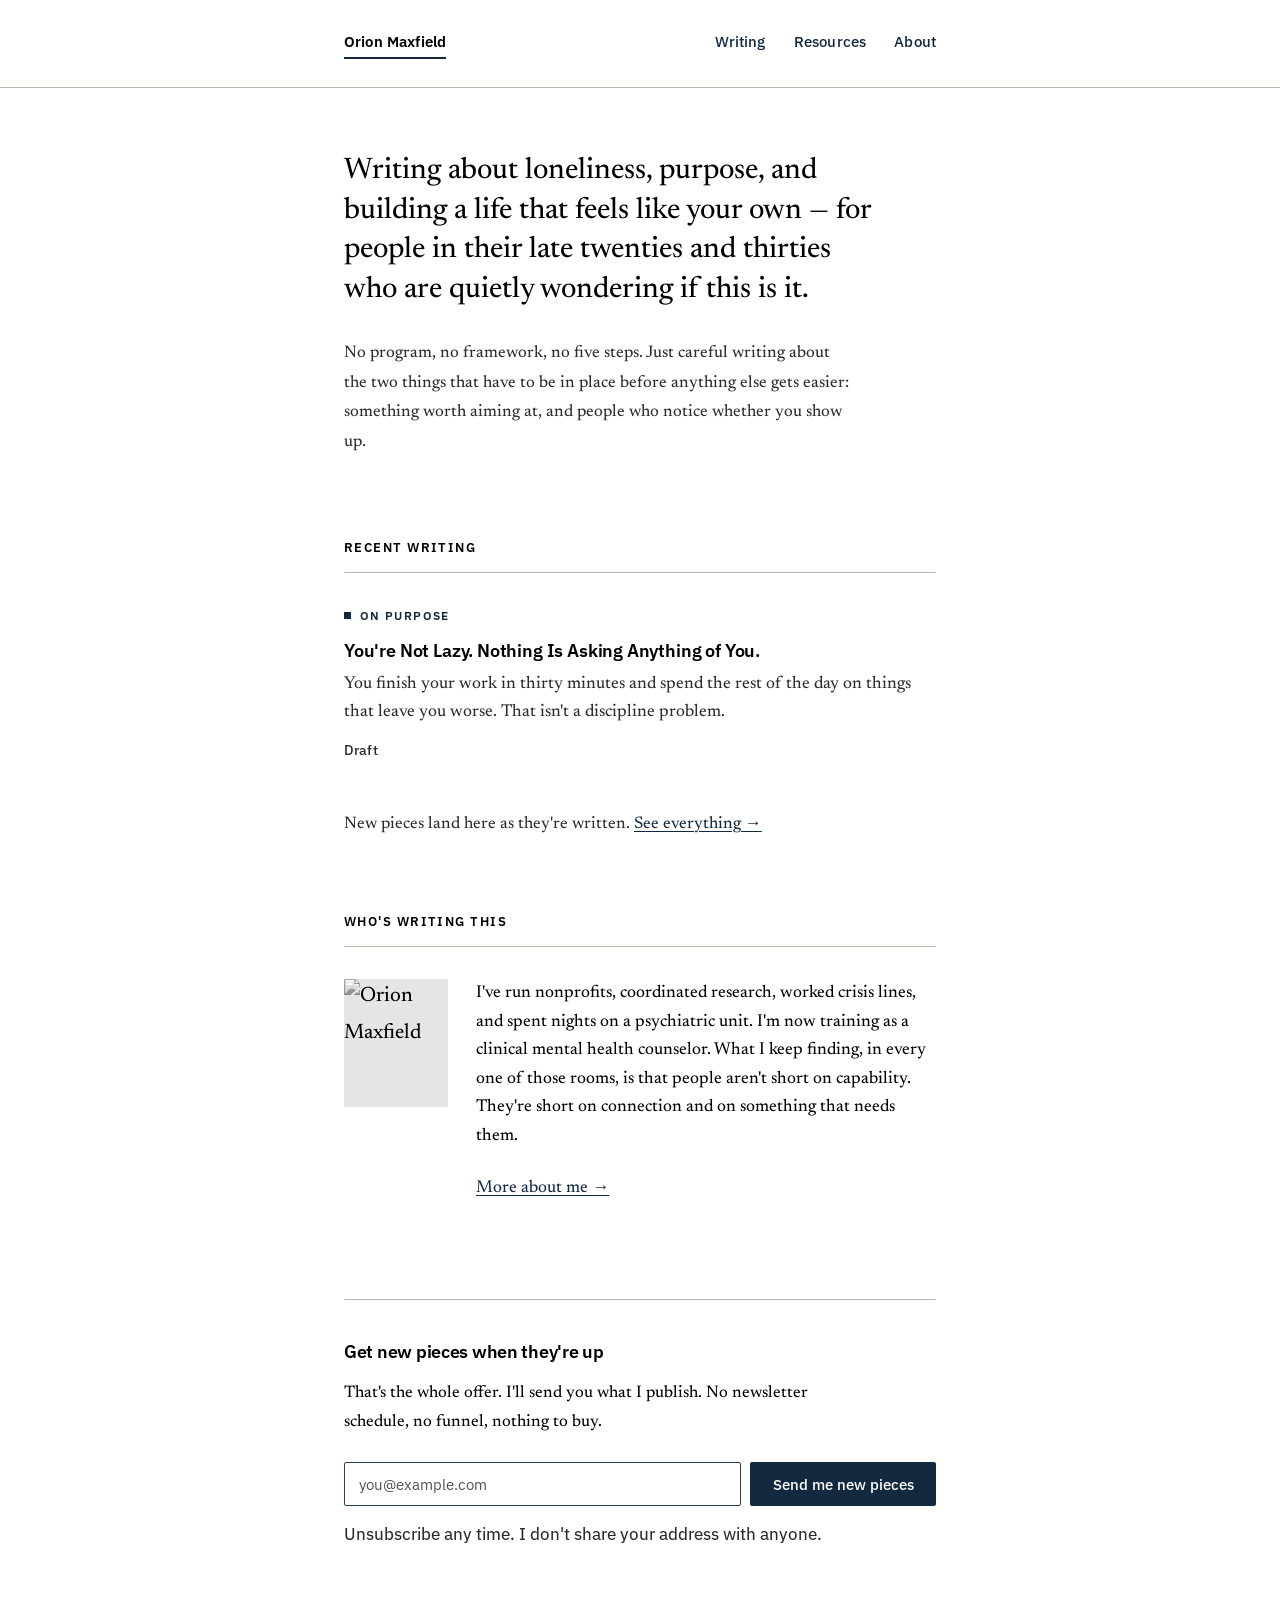
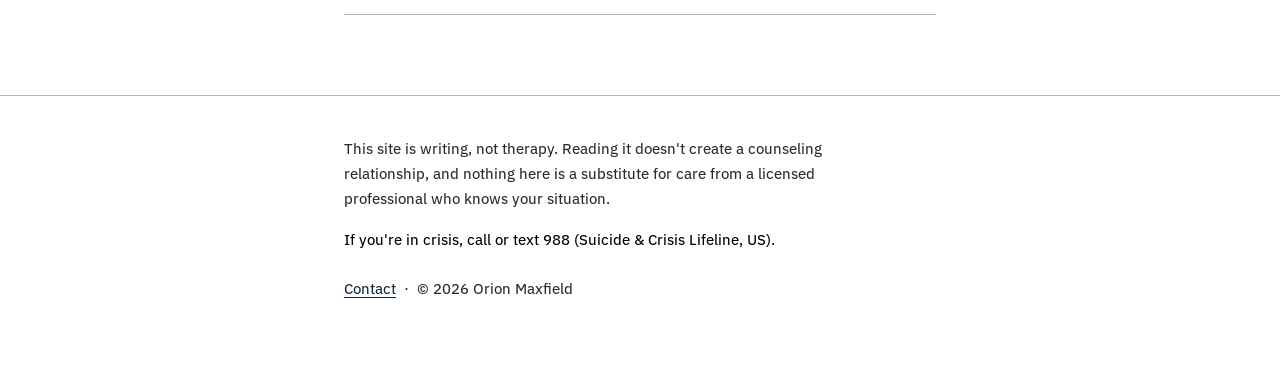
==== index.html @ a58acddd "Add initial HTML structure for personal website" ====
<!DOCTYPE html>
<html lang="en">
<head>
  <meta charset="utf-8">
  <meta name="viewport" content="width=device-width, initial-scale=1">
  <meta name="color-scheme" content="light">
  <title>Orion Maxfield</title>
  <meta name="description" content="Writing about loneliness, purpose, and building a life that feels like your own.">
  <link rel="preconnect" href="https://fonts.googleapis.com">
  <link rel="preconnect" href="https://fonts.gstatic.com" crossorigin>
  <link href="https://fonts.googleapis.com/css2?family=IBM+Plex+Sans:wght@400;500;600&family=Newsreader:ital,opsz,wght@0,6..72,400;0,6..72,500;1,6..72,400&display=swap" rel="stylesheet">
  <style>
    :root {
      --paper: #FFFFFF;
      --ink: #000000;
      --slate: #12293F;
      --slate-soft: #24405C;
      --muted: #2E2C29;
      --rule: #BEB8AC;
      color-scheme: light dark;
    }

    /* If the reader's phone or laptop is set to dark mode, flip the whole
       palette instead of letting the browser guess. Light text, dark paper. */
    @media (prefers-color-scheme: dark) {
      :root {
        --paper: #14161A;
        --ink: #F4F1EB;
        --slate: #9DC4EC;
        --slate-soft: #B4CFEE;
        --muted: #D3CEC5;
        --rule: #3A3F47;
      }
      .portrait { background: #2A2E34; }
      button { color: #14161A; }
      input[type="email"], input[type="text"], textarea {
        background: #1D2027;
        color: var(--ink);
      }
      ::placeholder { color: #9A958C; }
    }

    html { background: var(--paper); }

    *, *::before, *::after { box-sizing: border-box; }

    html { -webkit-text-size-adjust: 100%; }

    body {
      margin: 0;
      background: var(--paper);
      color: var(--ink);
      font-family: "Newsreader", Georgia, "Times New Roman", serif;
      font-size: 21px;
      line-height: 1.75;
      font-weight: 450;
      font-optical-sizing: auto;
      -webkit-font-smoothing: antialiased;
    }

    .wrap {
      width: 100%;
      max-width: 40rem;
      margin: 0 auto;
      padding: 0 1.5rem;
    }

    /* ---------- header ---------- */

    .masthead {
      border-bottom: 1px solid var(--rule);
      padding: 1.75rem 0;
      margin-bottom: 4rem;
    }

    .masthead .wrap {
      display: flex;
      flex-wrap: wrap;
      gap: 0.75rem 2rem;
      align-items: baseline;
      justify-content: space-between;
    }

    .wordmark {
      font-family: "IBM Plex Sans", system-ui, sans-serif;
      font-size: 0.95rem;
      font-weight: 600;
      letter-spacing: 0.01em;
      color: var(--ink);
      text-decoration: none;
      border-bottom: 2px solid var(--slate);
      padding-bottom: 2px;
    }

    nav {
      font-family: "IBM Plex Sans", system-ui, sans-serif;
      font-size: 0.92rem;
      font-weight: 500;
      letter-spacing: 0.01em;
    }

    nav a {
      color: var(--slate);
      text-decoration: none;
      margin-left: 1.5rem;
    }

    nav a:first-child { margin-left: 0; }
    nav a:hover, nav a:focus-visible { color: var(--slate); }
    nav a[aria-current="page"] { color: var(--ink); }

    /* ---------- type ---------- */

    h1, h2, h3 {
      font-family: "IBM Plex Sans", system-ui, sans-serif;
      font-weight: 600;
      letter-spacing: -0.015em;
      line-height: 1.25;
      margin: 0 0 1rem;
    }

    h1 { font-size: 1.9rem; }
    h2 { font-size: 1.15rem; margin-top: 3.5rem; }
    h3 { font-size: 1rem; }

    p { margin: 0 0 1.5rem; }

    a { color: var(--slate); text-decoration-thickness: 1px; text-underline-offset: 3px; }

    em { font-style: italic; }

    .lede {
      font-size: 1.85rem;
      line-height: 1.35;
      margin: 0 0 1.75rem;
      max-width: 34rem;
    }

    .sub {
      color: var(--muted);
      font-size: 1.05rem;
      max-width: 32rem;
    }

    /* eyebrow: marks which of the two pillars a piece belongs to */
    .pillar {
      font-family: "IBM Plex Sans", system-ui, sans-serif;
      font-size: 0.78rem;
      font-weight: 600;
      letter-spacing: 0.11em;
      text-transform: uppercase;
      color: var(--slate);
      display: block;
      margin-bottom: 0.5rem;
    }

    .pillar::before {
      content: "";
      display: inline-block;
      width: 0.45rem;
      height: 0.45rem;
      background: var(--slate);
      margin-right: 0.55rem;
      vertical-align: 0.05rem;
    }

    /* ---------- sections ---------- */

    section { margin-bottom: 4.5rem; }

    .hero { margin-bottom: 5rem; }

    .section-label {
      font-family: "IBM Plex Sans", system-ui, sans-serif;
      font-size: 0.82rem;
      font-weight: 600;
      letter-spacing: 0.11em;
      text-transform: uppercase;
      color: var(--ink);
      padding-bottom: 0.75rem;
      border-bottom: 1px solid var(--rule);
      margin-bottom: 2rem;
    }

    /* ---------- writing list ---------- */

    .entry { margin-bottom: 2.5rem; }

    .entry a {
      font-family: "IBM Plex Sans", system-ui, sans-serif;
      font-size: 1.1rem;
      font-weight: 600;
      letter-spacing: -0.01em;
      color: var(--ink);
      text-decoration: none;
      line-height: 1.3;
      display: inline-block;
      margin-bottom: 0.35rem;
    }

    .entry a:hover, .entry a:focus-visible {
      color: var(--slate);
      text-decoration: underline;
      text-underline-offset: 4px;
    }

    .entry p {
      margin: 0 0 0.4rem;
      color: var(--muted);
      font-size: 1.08rem;
      line-height: 1.6;
    }

    .date {
      font-family: "IBM Plex Sans", system-ui, sans-serif;
      font-size: 0.85rem;
      font-weight: 500;
      color: var(--muted);
      letter-spacing: 0.01em;
    }

    /* ---------- about strip ---------- */

    .strip {
      display: flex;
      gap: 1.75rem;
      align-items: flex-start;
    }

    .portrait {
      width: 6.5rem;
      height: 8rem;
      flex: none;
      object-fit: cover;
      background: #E4E0D8;
      filter: grayscale(1) contrast(1.05);
    }

    .strip p { font-size: 1.08rem; line-height: 1.65; }

    /* ---------- signup ---------- */

    .signup {
      border-top: 1px solid var(--rule);
      border-bottom: 1px solid var(--rule);
      padding: 2.5rem 0;
    }

    .signup p { font-size: 1.05rem; max-width: 30rem; }

    .fields { display: flex; flex-wrap: wrap; gap: 0.6rem; }

    input[type="email"], input[type="text"], textarea {
      font-family: "IBM Plex Sans", system-ui, sans-serif;
      font-size: 0.95rem;
      padding: 0.7rem 0.85rem;
      border: 1px solid var(--slate-soft);
      background: #FFFFFF;
      color: var(--ink);
      border-radius: 2px;
      flex: 1 1 15rem;
      min-width: 0;
    }

    textarea { width: 100%; min-height: 9rem; resize: vertical; line-height: 1.6; }

    input:focus-visible, textarea:focus-visible, button:focus-visible, a:focus-visible {
      outline: 2px solid var(--slate);
      outline-offset: 2px;
    }

    button {
      font-family: "IBM Plex Sans", system-ui, sans-serif;
      font-size: 0.95rem;
      font-weight: 500;
      padding: 0.7rem 1.4rem;
      border: none;
      border-radius: 2px;
      background: var(--slate);
      color: #FFFFFF;
      cursor: pointer;
      flex: none;
    }

    button:hover { opacity: 0.88; }

    ::placeholder { color: #55514B; opacity: 1; }

    .form-note {
      font-family: "IBM Plex Sans", system-ui, sans-serif;
      font-size: 0.9rem;
      color: var(--muted);
      margin-top: 0.9rem;
    }

    /* ---------- article ---------- */

    article { margin-bottom: 4rem; }

    article h1 { font-size: 2rem; margin-bottom: 0.75rem; max-width: 32rem; }

    .byline {
      font-family: "IBM Plex Sans", system-ui, sans-serif;
      font-size: 0.88rem;
      font-weight: 500;
      color: var(--muted);
      margin-bottom: 3rem;
    }

    article p:first-of-type { font-size: 1.1rem; }

    .next {
      border-top: 1px solid var(--rule);
      padding-top: 2rem;
      font-family: "IBM Plex Sans", system-ui, sans-serif;
      font-size: 0.95rem;
    }

    /* ---------- footer ---------- */

    footer {
      border-top: 1px solid var(--rule);
      margin-top: 5rem;
      padding: 2.5rem 0 4rem;
      font-family: "IBM Plex Sans", system-ui, sans-serif;
      font-size: 0.92rem;
      line-height: 1.7;
      color: var(--muted);
    }

    footer a { color: var(--slate); }
    footer .disclaimer { max-width: 34rem; margin: 0 0 1rem; }
    footer .crisis { color: var(--ink); }

    /* ---------- motion + responsive ---------- */

    body { animation: rise 0.5s ease-out both; }

    @keyframes rise {
      from { opacity: 0; transform: translateY(6px); }
      to { opacity: 1; transform: none; }
    }

    @media (prefers-reduced-motion: reduce) {
      body { animation: none; }
      * { transition: none !important; }
    }

    @media (max-width: 34rem) {
      body { font-size: 20px; }
      .lede { font-size: 1.5rem; }
      h1 { font-size: 1.6rem; }
      article h1 { font-size: 1.65rem; }
      .masthead { margin-bottom: 3rem; }
      nav a { margin-left: 0; margin-right: 1.25rem; }
      .strip { flex-direction: column; gap: 1.25rem; }
    }
</style>
</head>
<body>

  <header class="masthead">
    <div class="wrap">
      <a class="wordmark" href="index.html">Orion Maxfield</a>
      <nav>
        <a href="writing.html">Writing</a>
        <a href="resources.html">Resources</a>
        <a href="about.html">About</a>
      </nav>
    </div>
  </header>

  <main class="wrap">

    <section class="hero">
      <p class="lede">Writing about loneliness, purpose, and building a life that
        feels like your own &mdash; for people in their late twenties and thirties
        who are quietly wondering if this is it.</p>
      <p class="sub">No program, no framework, no five steps. Just careful writing about
        the two things that have to be in place before anything else gets easier:
        something worth aiming at, and people who notice whether you show up.</p>
    </section>

    <section>
      <p class="section-label">Recent writing</p>

      <!-- Newest piece goes at the top. Copy this block to add another. -->
      <div class="entry">
        <span class="pillar">On purpose</span>
        <a href="writing/not-lazy.html">You're Not Lazy. Nothing Is Asking Anything of You.</a>
        <p>You finish your work in thirty minutes and spend the rest of the day
          on things that leave you worse. That isn't a discipline problem.</p>
        <span class="date">Draft</span>
      </div>

      <p class="sub">New pieces land here as they're written.
        <a href="writing.html">See everything &rarr;</a></p>
    </section>

    <section>
      <p class="section-label">Who's writing this</p>
      <div class="strip">
        <!-- Replace with your photo: save it as portrait.jpg in the same folder. -->
        <img class="portrait" src="portrait.jpg" alt="Orion Maxfield">
        <div>
          <p>I've run nonprofits, coordinated research, worked crisis lines, and spent
            nights on a psychiatric unit. I'm now training as a clinical mental health
            counselor. What I keep finding, in every one of those rooms, is that people
            aren't short on capability. They're short on connection and on something
            that needs them.</p>
          <p><a href="about.html">More about me &rarr;</a></p>
        </div>
      </div>
    </section>

    <section class="signup">
      <h2 style="margin-top:0">Get new pieces when they're up</h2>
      <p>That's the whole offer. I'll send you what I publish. No newsletter schedule,
        no funnel, nothing to buy.</p>

      <!-- WIRING THIS UP: sign up with an email provider (Buttondown, Kit, MailerLite),
           then paste their form action URL below and rename the input if they require it. -->
      <form class="fields" action="PASTE_YOUR_PROVIDER_FORM_URL_HERE" method="post">
        <label for="email" style="position:absolute;left:-9999px">Email address</label>
        <input id="email" type="email" name="email" placeholder="you@example.com" required>
        <button type="submit">Send me new pieces</button>
      </form>
      <p class="form-note">Unsubscribe any time. I don't share your address with anyone.</p>
    </section>
  </main>

  <footer>
    <div class="wrap">
      <p class="disclaimer">This site is writing, not therapy. Reading it doesn't create a
        counseling relationship, and nothing here is a substitute for care from a licensed
        professional who knows your situation.</p>
      <p class="crisis">If you're in crisis, call or text 988 (Suicide &amp; Crisis Lifeline, US).</p>
      <p><a href="contact.html">Contact</a> &nbsp;·&nbsp; © 2026 Orion Maxfield</p>
    </div>
  </footer>

</body>
</html>
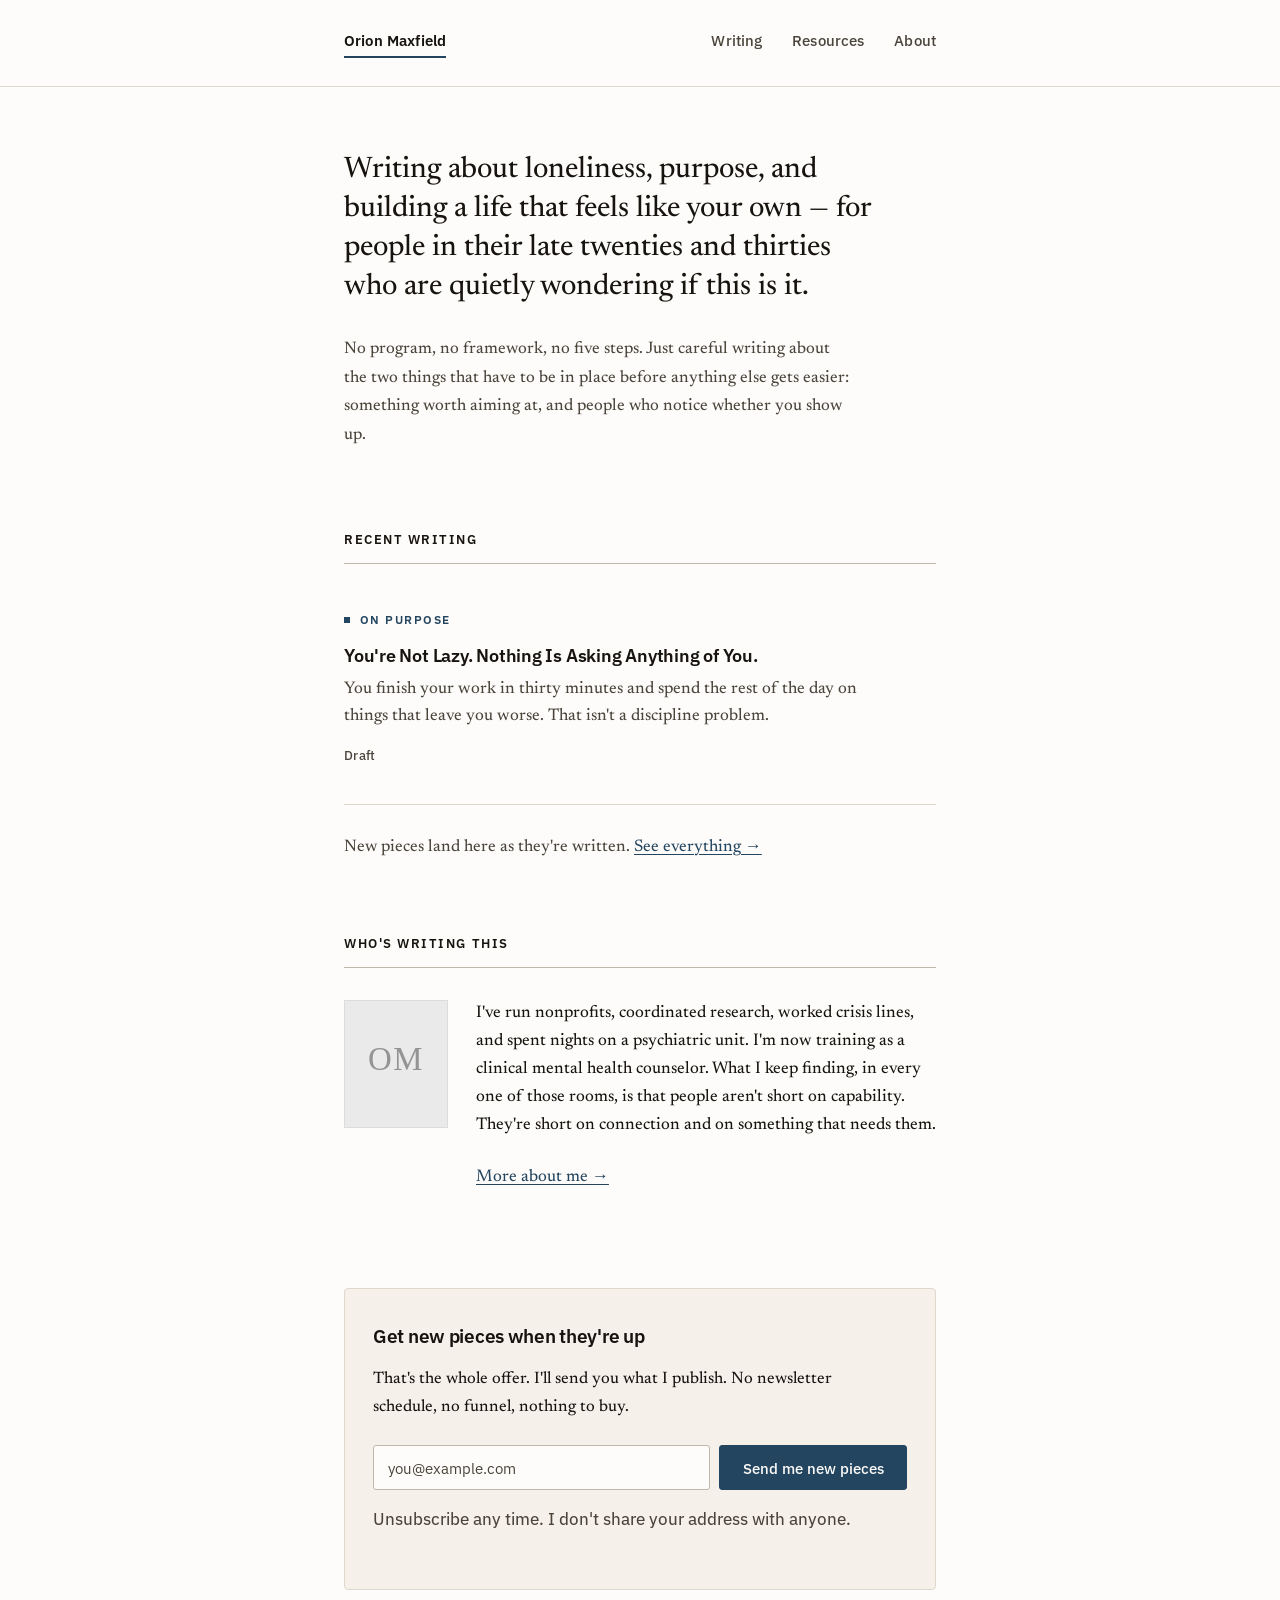
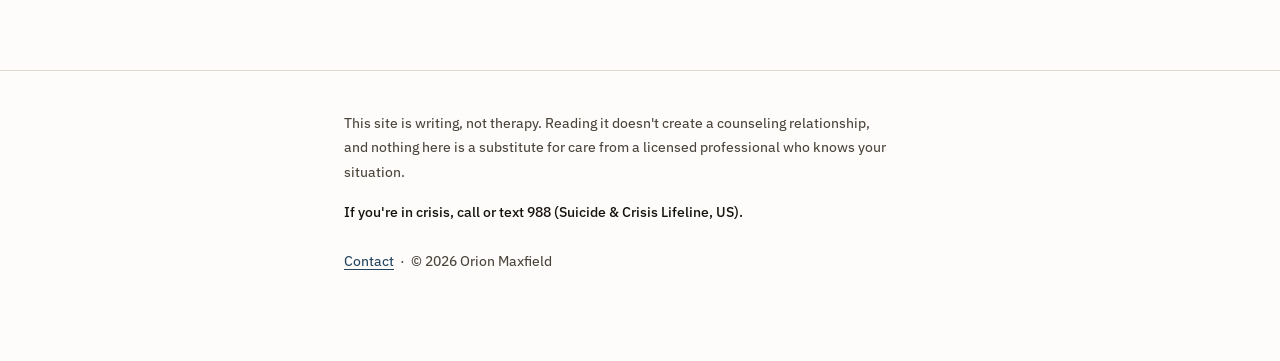
==== commit bfa8c943: "Refresh site design and consolidate styles Fixes: - Rename "writing/not lazy.html" to not-lazy.html " ====
--- a/index.html
+++ b/index.html
@@ -3,361 +3,25 @@
 <head>
   <meta charset="utf-8">
   <meta name="viewport" content="width=device-width, initial-scale=1">
-  <meta name="color-scheme" content="light">
+  <meta name="color-scheme" content="light dark">
   <title>Orion Maxfield</title>
   <meta name="description" content="Writing about loneliness, purpose, and building a life that feels like your own.">
+  <link rel="canonical" href="https://orionmaxfield.github.io/">
+  <meta property="og:type" content="website">
+  <meta property="og:site_name" content="Orion Maxfield">
+  <meta property="og:title" content="Orion Maxfield">
+  <meta property="og:description" content="Writing about loneliness, purpose, and building a life that feels like your own.">
+  <meta property="og:url" content="https://orionmaxfield.github.io/">
+  <meta name="twitter:card" content="summary">
+  <link rel="icon" href="favicon.svg" type="image/svg+xml">
   <link rel="preconnect" href="https://fonts.googleapis.com">
   <link rel="preconnect" href="https://fonts.gstatic.com" crossorigin>
   <link href="https://fonts.googleapis.com/css2?family=IBM+Plex+Sans:wght@400;500;600&family=Newsreader:ital,opsz,wght@0,6..72,400;0,6..72,500;1,6..72,400&display=swap" rel="stylesheet">
-  <style>
-    :root {
-      --paper: #FFFFFF;
-      --ink: #000000;
-      --slate: #12293F;
-      --slate-soft: #24405C;
-      --muted: #2E2C29;
-      --rule: #BEB8AC;
-      color-scheme: light dark;
-    }
-
-    /* If the reader's phone or laptop is set to dark mode, flip the whole
-       palette instead of letting the browser guess. Light text, dark paper. */
-    @media (prefers-color-scheme: dark) {
-      :root {
-        --paper: #14161A;
-        --ink: #F4F1EB;
-        --slate: #9DC4EC;
-        --slate-soft: #B4CFEE;
-        --muted: #D3CEC5;
-        --rule: #3A3F47;
-      }
-      .portrait { background: #2A2E34; }
-      button { color: #14161A; }
-      input[type="email"], input[type="text"], textarea {
-        background: #1D2027;
-        color: var(--ink);
-      }
-      ::placeholder { color: #9A958C; }
-    }
-
-    html { background: var(--paper); }
-
-    *, *::before, *::after { box-sizing: border-box; }
-
-    html { -webkit-text-size-adjust: 100%; }
-
-    body {
-      margin: 0;
-      background: var(--paper);
-      color: var(--ink);
-      font-family: "Newsreader", Georgia, "Times New Roman", serif;
-      font-size: 21px;
-      line-height: 1.75;
-      font-weight: 450;
-      font-optical-sizing: auto;
-      -webkit-font-smoothing: antialiased;
-    }
-
-    .wrap {
-      width: 100%;
-      max-width: 40rem;
-      margin: 0 auto;
-      padding: 0 1.5rem;
-    }
-
-    /* ---------- header ---------- */
-
-    .masthead {
-      border-bottom: 1px solid var(--rule);
-      padding: 1.75rem 0;
-      margin-bottom: 4rem;
-    }
-
-    .masthead .wrap {
-      display: flex;
-      flex-wrap: wrap;
-      gap: 0.75rem 2rem;
-      align-items: baseline;
-      justify-content: space-between;
-    }
-
-    .wordmark {
-      font-family: "IBM Plex Sans", system-ui, sans-serif;
-      font-size: 0.95rem;
-      font-weight: 600;
-      letter-spacing: 0.01em;
-      color: var(--ink);
-      text-decoration: none;
-      border-bottom: 2px solid var(--slate);
-      padding-bottom: 2px;
-    }
-
-    nav {
-      font-family: "IBM Plex Sans", system-ui, sans-serif;
-      font-size: 0.92rem;
-      font-weight: 500;
-      letter-spacing: 0.01em;
-    }
-
-    nav a {
-      color: var(--slate);
-      text-decoration: none;
-      margin-left: 1.5rem;
-    }
-
-    nav a:first-child { margin-left: 0; }
-    nav a:hover, nav a:focus-visible { color: var(--slate); }
-    nav a[aria-current="page"] { color: var(--ink); }
-
-    /* ---------- type ---------- */
-
-    h1, h2, h3 {
-      font-family: "IBM Plex Sans", system-ui, sans-serif;
-      font-weight: 600;
-      letter-spacing: -0.015em;
-      line-height: 1.25;
-      margin: 0 0 1rem;
-    }
-
-    h1 { font-size: 1.9rem; }
-    h2 { font-size: 1.15rem; margin-top: 3.5rem; }
-    h3 { font-size: 1rem; }
-
-    p { margin: 0 0 1.5rem; }
-
-    a { color: var(--slate); text-decoration-thickness: 1px; text-underline-offset: 3px; }
-
-    em { font-style: italic; }
-
-    .lede {
-      font-size: 1.85rem;
-      line-height: 1.35;
-      margin: 0 0 1.75rem;
-      max-width: 34rem;
-    }
-
-    .sub {
-      color: var(--muted);
-      font-size: 1.05rem;
-      max-width: 32rem;
-    }
-
-    /* eyebrow: marks which of the two pillars a piece belongs to */
-    .pillar {
-      font-family: "IBM Plex Sans", system-ui, sans-serif;
-      font-size: 0.78rem;
-      font-weight: 600;
-      letter-spacing: 0.11em;
-      text-transform: uppercase;
-      color: var(--slate);
-      display: block;
-      margin-bottom: 0.5rem;
-    }
-
-    .pillar::before {
-      content: "";
-      display: inline-block;
-      width: 0.45rem;
-      height: 0.45rem;
-      background: var(--slate);
-      margin-right: 0.55rem;
-      vertical-align: 0.05rem;
-    }
-
-    /* ---------- sections ---------- */
-
-    section { margin-bottom: 4.5rem; }
-
-    .hero { margin-bottom: 5rem; }
-
-    .section-label {
-      font-family: "IBM Plex Sans", system-ui, sans-serif;
-      font-size: 0.82rem;
-      font-weight: 600;
-      letter-spacing: 0.11em;
-      text-transform: uppercase;
-      color: var(--ink);
-      padding-bottom: 0.75rem;
-      border-bottom: 1px solid var(--rule);
-      margin-bottom: 2rem;
-    }
-
-    /* ---------- writing list ---------- */
-
-    .entry { margin-bottom: 2.5rem; }
-
-    .entry a {
-      font-family: "IBM Plex Sans", system-ui, sans-serif;
-      font-size: 1.1rem;
-      font-weight: 600;
-      letter-spacing: -0.01em;
-      color: var(--ink);
-      text-decoration: none;
-      line-height: 1.3;
-      display: inline-block;
-      margin-bottom: 0.35rem;
-    }
-
-    .entry a:hover, .entry a:focus-visible {
-      color: var(--slate);
-      text-decoration: underline;
-      text-underline-offset: 4px;
-    }
-
-    .entry p {
-      margin: 0 0 0.4rem;
-      color: var(--muted);
-      font-size: 1.08rem;
-      line-height: 1.6;
-    }
-
-    .date {
-      font-family: "IBM Plex Sans", system-ui, sans-serif;
-      font-size: 0.85rem;
-      font-weight: 500;
-      color: var(--muted);
-      letter-spacing: 0.01em;
-    }
-
-    /* ---------- about strip ---------- */
-
-    .strip {
-      display: flex;
-      gap: 1.75rem;
-      align-items: flex-start;
-    }
-
-    .portrait {
-      width: 6.5rem;
-      height: 8rem;
-      flex: none;
-      object-fit: cover;
-      background: #E4E0D8;
-      filter: grayscale(1) contrast(1.05);
-    }
-
-    .strip p { font-size: 1.08rem; line-height: 1.65; }
-
-    /* ---------- signup ---------- */
-
-    .signup {
-      border-top: 1px solid var(--rule);
-      border-bottom: 1px solid var(--rule);
-      padding: 2.5rem 0;
-    }
-
-    .signup p { font-size: 1.05rem; max-width: 30rem; }
-
-    .fields { display: flex; flex-wrap: wrap; gap: 0.6rem; }
-
-    input[type="email"], input[type="text"], textarea {
-      font-family: "IBM Plex Sans", system-ui, sans-serif;
-      font-size: 0.95rem;
-      padding: 0.7rem 0.85rem;
-      border: 1px solid var(--slate-soft);
-      background: #FFFFFF;
-      color: var(--ink);
-      border-radius: 2px;
-      flex: 1 1 15rem;
-      min-width: 0;
-    }
-
-    textarea { width: 100%; min-height: 9rem; resize: vertical; line-height: 1.6; }
-
-    input:focus-visible, textarea:focus-visible, button:focus-visible, a:focus-visible {
-      outline: 2px solid var(--slate);
-      outline-offset: 2px;
-    }
-
-    button {
-      font-family: "IBM Plex Sans", system-ui, sans-serif;
-      font-size: 0.95rem;
-      font-weight: 500;
-      padding: 0.7rem 1.4rem;
-      border: none;
-      border-radius: 2px;
-      background: var(--slate);
-      color: #FFFFFF;
-      cursor: pointer;
-      flex: none;
-    }
-
-    button:hover { opacity: 0.88; }
-
-    ::placeholder { color: #55514B; opacity: 1; }
-
-    .form-note {
-      font-family: "IBM Plex Sans", system-ui, sans-serif;
-      font-size: 0.9rem;
-      color: var(--muted);
-      margin-top: 0.9rem;
-    }
-
-    /* ---------- article ---------- */
-
-    article { margin-bottom: 4rem; }
-
-    article h1 { font-size: 2rem; margin-bottom: 0.75rem; max-width: 32rem; }
-
-    .byline {
-      font-family: "IBM Plex Sans", system-ui, sans-serif;
-      font-size: 0.88rem;
-      font-weight: 500;
-      color: var(--muted);
-      margin-bottom: 3rem;
-    }
-
-    article p:first-of-type { font-size: 1.1rem; }
-
-    .next {
-      border-top: 1px solid var(--rule);
-      padding-top: 2rem;
-      font-family: "IBM Plex Sans", system-ui, sans-serif;
-      font-size: 0.95rem;
-    }
-
-    /* ---------- footer ---------- */
-
-    footer {
-      border-top: 1px solid var(--rule);
-      margin-top: 5rem;
-      padding: 2.5rem 0 4rem;
-      font-family: "IBM Plex Sans", system-ui, sans-serif;
-      font-size: 0.92rem;
-      line-height: 1.7;
-      color: var(--muted);
-    }
-
-    footer a { color: var(--slate); }
-    footer .disclaimer { max-width: 34rem; margin: 0 0 1rem; }
-    footer .crisis { color: var(--ink); }
-
-    /* ---------- motion + responsive ---------- */
-
-    body { animation: rise 0.5s ease-out both; }
-
-    @keyframes rise {
-      from { opacity: 0; transform: translateY(6px); }
-      to { opacity: 1; transform: none; }
-    }
-
-    @media (prefers-reduced-motion: reduce) {
-      body { animation: none; }
-      * { transition: none !important; }
-    }
-
-    @media (max-width: 34rem) {
-      body { font-size: 20px; }
-      .lede { font-size: 1.5rem; }
-      h1 { font-size: 1.6rem; }
-      article h1 { font-size: 1.65rem; }
-      .masthead { margin-bottom: 3rem; }
-      nav a { margin-left: 0; margin-right: 1.25rem; }
-      .strip { flex-direction: column; gap: 1.25rem; }
-    }
-</style>
+  <link rel="stylesheet" href="style.css">
 </head>
 <body>
+
+  <a class="skip" href="#main">Skip to content</a>
 
   <header class="masthead">
     <div class="wrap">
@@ -370,7 +34,7 @@
     </div>
   </header>
 
-  <main class="wrap">
+  <main class="wrap" id="main">
 
     <section class="hero">
       <p class="lede">Writing about loneliness, purpose, and building a life that
@@ -393,15 +57,15 @@
         <span class="date">Draft</span>
       </div>
 
-      <p class="sub">New pieces land here as they're written.
+      <p class="sub" style="margin-top:1.75rem">New pieces land here as they're written.
         <a href="writing.html">See everything &rarr;</a></p>
     </section>
 
     <section>
       <p class="section-label">Who's writing this</p>
-      <div class="strip">
-        <!-- Replace with your photo: save it as portrait.jpg in the same folder. -->
-        <img class="portrait" src="portrait.jpg" alt="Orion Maxfield">
+      <div class="strip" style="margin-top:2rem">
+        <!-- Placeholder. Drop your photo in as portrait.jpg and change the src below. -->
+        <img class="portrait" src="portrait.svg" alt="Orion Maxfield">
         <div>
           <p>I've run nonprofits, coordinated research, worked crisis lines, and spent
             nights on a psychiatric unit. I'm now training as a clinical mental health
@@ -414,12 +78,13 @@
     </section>
 
     <section class="signup">
-      <h2 style="margin-top:0">Get new pieces when they're up</h2>
+      <h2>Get new pieces when they're up</h2>
       <p>That's the whole offer. I'll send you what I publish. No newsletter schedule,
         no funnel, nothing to buy.</p>
 
       <!-- WIRING THIS UP: sign up with an email provider (Buttondown, Kit, MailerLite),
-           then paste their form action URL below and rename the input if they require it. -->
+           then paste their form action URL below and rename the input if they require it.
+           Until that's filled in, this form does not go anywhere. -->
       <form class="fields" action="PASTE_YOUR_PROVIDER_FORM_URL_HERE" method="post">
         <label for="email" style="position:absolute;left:-9999px">Email address</label>
         <input id="email" type="email" name="email" placeholder="you@example.com" required>
--- a/style.css
+++ b/style.css
@@ -0,0 +1,545 @@
+/* ==========================================================================
+   Orion Maxfield — site styles
+
+   One stylesheet for every page. Change it here and it changes everywhere;
+   don't paste CSS back into the individual HTML files.
+   ========================================================================== */
+
+:root {
+  /* Nothing here is pure black on pure white. Paper and ink are both warm,
+     which is most of the difference between "default" and "designed". */
+  --paper: #FDFCFA;
+  --paper-raised: #F5F1EA;
+  --ink: #17140F;
+  --ink-soft: #4A443B;
+  --accent: #24455F;
+  --accent-strong: #14293C;
+  --on-accent: #FDFCFA;
+  --rule: #DED7CB;
+  --rule-strong: #C0B8A8;
+
+  --shell: 40rem;   /* masthead, footer, list pages */
+  --measure: 36rem; /* long-form prose sits slightly narrower */
+
+  --serif: "Newsreader", Georgia, "Times New Roman", serif;
+  --sans: "IBM Plex Sans", system-ui, -apple-system, sans-serif;
+
+  --ease: 150ms ease;
+}
+
+/* The same palette with the roles swapped, kept in the same warm family
+   so dark mode reads as the same site rather than a different one. */
+@media (prefers-color-scheme: dark) {
+  :root {
+    --paper: #1A1815;
+    --paper-raised: #23201A;
+    --ink: #F2EDE4;
+    --ink-soft: #B5AD9F;
+    --accent: #9FC3E6;
+    --accent-strong: #C4DAF1;
+    --on-accent: #16140F;
+    --rule: #35312A;
+    --rule-strong: #4A443B;
+  }
+}
+
+/* --------------------------------------------------------------- base --- */
+
+*, *::before, *::after { box-sizing: border-box; }
+
+html {
+  background: var(--paper);
+  color-scheme: light dark;
+  -webkit-text-size-adjust: 100%;
+}
+
+body {
+  margin: 0;
+  background: var(--paper);
+  color: var(--ink);
+  font-family: var(--serif);
+  font-size: 21px;
+  line-height: 1.7;
+  font-weight: 450;
+  font-optical-sizing: auto;
+  -webkit-font-smoothing: antialiased;
+  text-rendering: optimizeLegibility;
+}
+
+.wrap {
+  width: 100%;
+  max-width: var(--shell);
+  margin: 0 auto;
+  padding: 0 1.5rem;
+}
+
+/* Keyboard users get a way past the nav without tabbing through it. */
+.skip {
+  position: absolute;
+  left: -9999px;
+  font-family: var(--sans);
+  font-size: 0.9rem;
+}
+
+.skip:focus {
+  left: 1rem;
+  top: 1rem;
+  z-index: 10;
+  padding: 0.6rem 1rem;
+  background: var(--accent);
+  color: var(--on-accent);
+  border-radius: 3px;
+  text-decoration: none;
+}
+
+/* ------------------------------------------------------------- header --- */
+
+.masthead {
+  border-bottom: 1px solid var(--rule);
+  padding: 1.75rem 0;
+  margin-bottom: 4rem;
+}
+
+.masthead .wrap {
+  display: flex;
+  flex-wrap: wrap;
+  gap: 0.75rem 2rem;
+  align-items: baseline;
+  justify-content: space-between;
+}
+
+.wordmark {
+  font-family: var(--sans);
+  font-size: 0.95rem;
+  font-weight: 600;
+  letter-spacing: 0.01em;
+  color: var(--ink);
+  text-decoration: none;
+  border-bottom: 2px solid var(--accent);
+  padding-bottom: 2px;
+}
+
+nav {
+  font-family: var(--sans);
+  font-size: 0.92rem;
+  font-weight: 500;
+  letter-spacing: 0.01em;
+}
+
+nav a {
+  position: relative;
+  color: var(--ink-soft);
+  text-decoration: none;
+  margin-left: 1.6rem;
+  padding-bottom: 3px;
+  transition: color var(--ease);
+}
+
+nav a:first-child { margin-left: 0; }
+
+/* Hairline that sweeps in on hover and stays put on the current page. */
+nav a::after {
+  content: "";
+  position: absolute;
+  left: 0;
+  right: 0;
+  bottom: 0;
+  height: 1px;
+  background: currentColor;
+  transform: scaleX(0);
+  transform-origin: left;
+  transition: transform 200ms ease;
+}
+
+nav a:hover,
+nav a:focus-visible { color: var(--ink); }
+
+nav a:hover::after,
+nav a:focus-visible::after { transform: scaleX(1); }
+
+nav a[aria-current="page"] { color: var(--ink); }
+
+nav a[aria-current="page"]::after {
+  transform: scaleX(1);
+  background: var(--accent);
+}
+
+/* --------------------------------------------------------------- type --- */
+
+h1, h2, h3 {
+  font-family: var(--sans);
+  font-weight: 600;
+  letter-spacing: -0.015em;
+  line-height: 1.25;
+  margin: 0 0 1rem;
+  text-wrap: balance;
+}
+
+h1 { font-size: 1.95rem; }
+h2 { font-size: 1.18rem; margin-top: 3.5rem; }
+h3 { font-size: 1rem; }
+
+p { margin: 0 0 1.5rem; }
+
+a {
+  color: var(--accent);
+  text-decoration-thickness: 1px;
+  text-underline-offset: 3px;
+  transition: color var(--ease);
+}
+
+a:hover { color: var(--accent-strong); }
+
+em { font-style: italic; }
+
+strong { font-weight: 600; }
+
+.lede {
+  font-size: 1.85rem;
+  line-height: 1.32;
+  margin: 0 0 1.75rem;
+  max-width: 34rem;
+  text-wrap: pretty;
+}
+
+.sub {
+  color: var(--ink-soft);
+  font-size: 1.05rem;
+  max-width: 32rem;
+}
+
+/* Eyebrow: marks which of the two pillars a piece belongs to. */
+.pillar {
+  font-family: var(--sans);
+  font-size: 0.76rem;
+  font-weight: 600;
+  letter-spacing: 0.12em;
+  text-transform: uppercase;
+  color: var(--accent);
+  display: block;
+  margin-bottom: 0.55rem;
+}
+
+.pillar::before {
+  content: "";
+  display: inline-block;
+  width: 0.4rem;
+  height: 0.4rem;
+  background: var(--accent);
+  margin-right: 0.6rem;
+  vertical-align: 0.08rem;
+}
+
+/* ----------------------------------------------------------- sections --- */
+
+section { margin-bottom: 4.5rem; }
+
+.hero { margin-bottom: 5rem; }
+
+.section-label {
+  font-family: var(--sans);
+  font-size: 0.8rem;
+  font-weight: 600;
+  letter-spacing: 0.12em;
+  text-transform: uppercase;
+  color: var(--ink);
+  padding-bottom: 0.75rem;
+  border-bottom: 1px solid var(--rule-strong);
+  margin-bottom: 1rem;
+}
+
+/* ------------------------------------------------------ writing list --- */
+
+.entry {
+  padding: 1.9rem 0;
+  border-bottom: 1px solid var(--rule);
+}
+
+.entry:last-child { border-bottom: none; }
+
+.entry a {
+  font-family: var(--sans);
+  font-size: 1.15rem;
+  font-weight: 600;
+  letter-spacing: -0.012em;
+  color: var(--ink);
+  text-decoration: none;
+  line-height: 1.3;
+  display: inline-block;
+  margin-bottom: 0.45rem;
+  /* Underline drawn as a background so it can animate its width. */
+  background-image: linear-gradient(var(--accent), var(--accent));
+  background-size: 0% 1px;
+  background-position: 0 100%;
+  background-repeat: no-repeat;
+  transition: background-size 220ms ease, color var(--ease);
+}
+
+.entry a:hover,
+.entry a:focus-visible {
+  color: var(--accent);
+  background-size: 100% 1px;
+}
+
+.entry p {
+  margin: 0 0 0.5rem;
+  color: var(--ink-soft);
+  font-size: 1.06rem;
+  line-height: 1.6;
+  max-width: 33rem;
+}
+
+.date {
+  font-family: var(--sans);
+  font-size: 0.82rem;
+  font-weight: 500;
+  color: var(--ink-soft);
+  letter-spacing: 0.02em;
+}
+
+/* -------------------------------------------------------- about strip --- */
+
+.strip {
+  display: flex;
+  gap: 1.75rem;
+  align-items: flex-start;
+}
+
+.portrait {
+  width: 6.5rem;
+  height: 8rem;
+  flex: none;
+  object-fit: cover;
+  background: var(--paper-raised);
+  border: 1px solid var(--rule);
+  filter: grayscale(1) contrast(1.05);
+  font-family: var(--sans);
+  font-size: 0.8rem;
+  color: var(--ink-soft);
+}
+
+.strip p { font-size: 1.06rem; line-height: 1.65; }
+
+/* ------------------------------------------------------------- signup --- */
+
+.signup {
+  background: var(--paper-raised);
+  border: 1px solid var(--rule);
+  border-radius: 4px;
+  padding: 2.25rem 1.75rem 2rem;
+}
+
+.signup h2 { margin-top: 0; }
+
+.signup p { font-size: 1.04rem; max-width: 30rem; }
+
+.fields { display: flex; flex-wrap: wrap; gap: 0.6rem; }
+
+input[type="email"],
+input[type="text"],
+textarea {
+  font-family: var(--sans);
+  font-size: 0.95rem;
+  padding: 0.72rem 0.85rem;
+  border: 1px solid var(--rule-strong);
+  background: var(--paper);
+  color: var(--ink);
+  border-radius: 3px;
+  flex: 1 1 15rem;
+  min-width: 0;
+  transition: border-color var(--ease);
+}
+
+input:hover,
+textarea:hover { border-color: var(--ink-soft); }
+
+textarea {
+  width: 100%;
+  min-height: 9rem;
+  resize: vertical;
+  line-height: 1.6;
+}
+
+::placeholder { color: var(--ink-soft); opacity: 1; }
+
+button {
+  font-family: var(--sans);
+  font-size: 0.95rem;
+  font-weight: 500;
+  padding: 0.72rem 1.4rem;
+  border: 1px solid var(--accent);
+  border-radius: 3px;
+  background: var(--accent);
+  color: var(--on-accent);
+  cursor: pointer;
+  flex: none;
+  transition: background var(--ease), border-color var(--ease), transform var(--ease);
+}
+
+button:hover {
+  background: var(--accent-strong);
+  border-color: var(--accent-strong);
+}
+
+button:active { transform: translateY(1px); }
+
+:focus-visible {
+  outline: 2px solid var(--accent);
+  outline-offset: 3px;
+  border-radius: 2px;
+}
+
+.form-note {
+  font-family: var(--sans);
+  font-size: 0.88rem;
+  color: var(--ink-soft);
+  margin-top: 0.9rem;
+}
+
+/* ------------------------------------------------------------ article --- */
+
+article { margin-bottom: 4rem; }
+
+article h1 {
+  font-size: 2.15rem;
+  line-height: 1.18;
+  margin-bottom: 0.85rem;
+  max-width: 32rem;
+}
+
+article > p { max-width: var(--measure); }
+
+.byline {
+  font-family: var(--sans);
+  font-size: 0.86rem;
+  font-weight: 500;
+  letter-spacing: 0.02em;
+  color: var(--ink-soft);
+  padding-bottom: 1.75rem;
+  border-bottom: 1px solid var(--rule);
+  margin-bottom: 2.5rem;
+}
+
+/* The paragraph right after the byline is the lead. (Not p:first-of-type —
+   that selects the byline itself.) */
+.byline + p { font-size: 1.06rem; }
+
+.byline + p::first-letter {
+  float: left;
+  font-family: var(--serif);
+  font-size: 3.5em;
+  line-height: 0.84;
+  font-weight: 500;
+  color: var(--ink);
+  padding: 0.03em 0.09em 0 0;
+}
+
+/* Short accent rule marks each section break. */
+article h2 {
+  margin-top: 3.4rem;
+  font-size: 1.22rem;
+  max-width: var(--measure);
+}
+
+article h2::before {
+  content: "";
+  display: block;
+  width: 2rem;
+  height: 2px;
+  background: var(--accent);
+  opacity: 0.75;
+  margin-bottom: 1.15rem;
+}
+
+blockquote {
+  margin: 2.25rem 0;
+  padding-left: 1.4rem;
+  border-left: 2px solid var(--accent);
+  color: var(--ink-soft);
+  font-style: italic;
+  max-width: var(--measure);
+}
+
+blockquote p:last-child { margin-bottom: 0; }
+
+.next {
+  border-top: 1px solid var(--rule);
+  padding-top: 2rem;
+  font-family: var(--sans);
+  font-size: 0.95rem;
+}
+
+.next a { text-decoration: none; }
+.next a:hover { text-decoration: underline; text-underline-offset: 4px; }
+
+/* ------------------------------------------------------------- footer --- */
+
+footer {
+  border-top: 1px solid var(--rule);
+  margin-top: 5rem;
+  padding: 2.5rem 0 4rem;
+  font-family: var(--sans);
+  font-size: 0.9rem;
+  line-height: 1.7;
+  color: var(--ink-soft);
+}
+
+footer a { color: var(--accent); }
+footer .disclaimer { max-width: 34rem; margin: 0 0 1rem; }
+footer .crisis { color: var(--ink); font-weight: 500; }
+
+/* ------------------------------------------------ motion + responsive --- */
+
+@media (prefers-reduced-motion: no-preference) {
+  html { scroll-behavior: smooth; }
+
+  body { animation: rise 0.5s ease-out both; }
+
+  @keyframes rise {
+    from { opacity: 0; transform: translateY(6px); }
+    to   { opacity: 1; transform: none; }
+  }
+}
+
+@media (prefers-reduced-motion: reduce) {
+  *, *::before, *::after {
+    animation: none !important;
+    transition: none !important;
+  }
+}
+
+@media (max-width: 34rem) {
+  body { font-size: 20px; }
+  .lede { font-size: 1.5rem; }
+  h1 { font-size: 1.6rem; }
+  article h1 { font-size: 1.7rem; }
+  .byline + p::first-letter { font-size: 3em; }
+  .masthead { margin-bottom: 3rem; }
+  nav a { margin-left: 0; margin-right: 1.25rem; }
+  .strip { flex-direction: column; gap: 1.25rem; }
+  .signup { padding: 1.75rem 1.25rem; }
+}
+
+/* --------------------------------------------------------------- print --- */
+
+@media print {
+  .masthead nav, .signup, .next, .skip { display: none; }
+
+  body {
+    font-size: 12pt;
+    color: #000;
+    background: #fff;
+    animation: none;
+  }
+
+  .wrap { max-width: none; padding: 0; }
+
+  a { color: #000; }
+
+  /* Essays get read on paper too; show where the links went. */
+  article a[href^="http"]::after {
+    content: " (" attr(href) ")";
+    font-size: 0.85em;
+    word-break: break-all;
+  }
+}
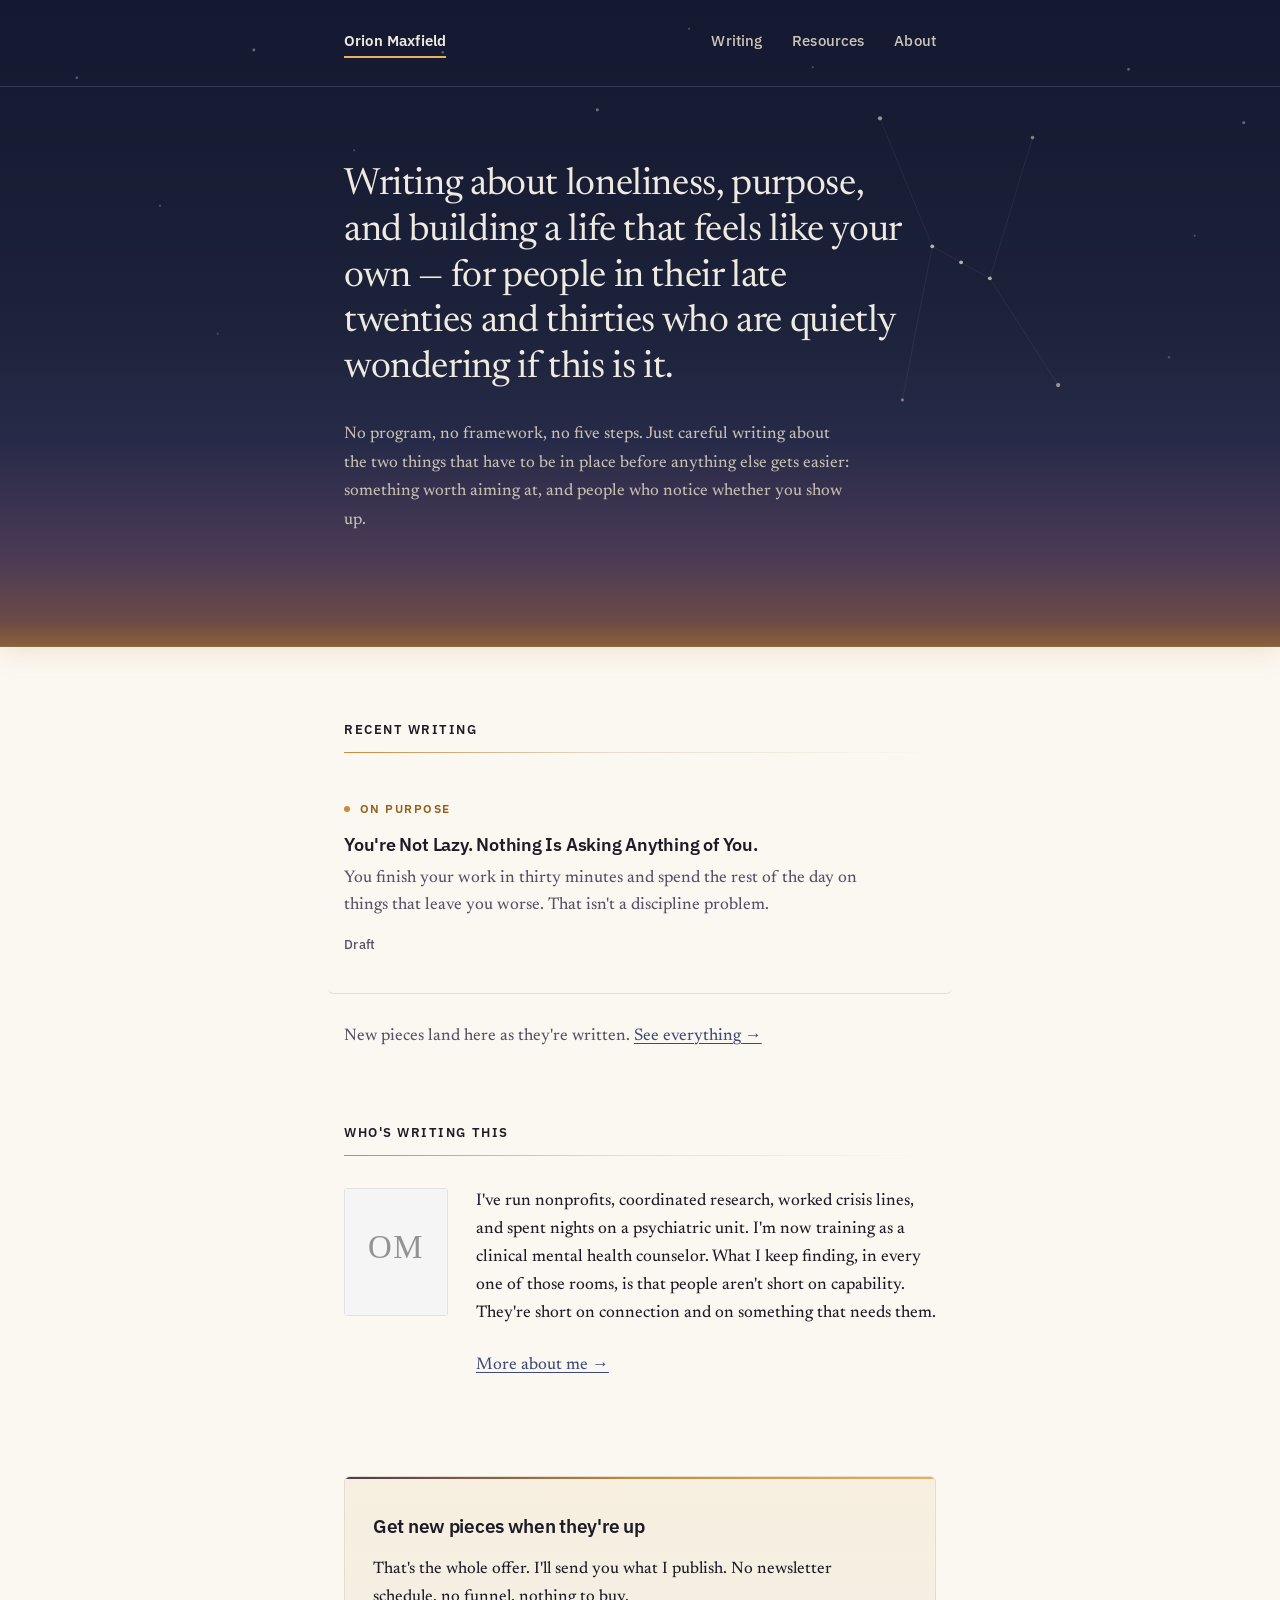
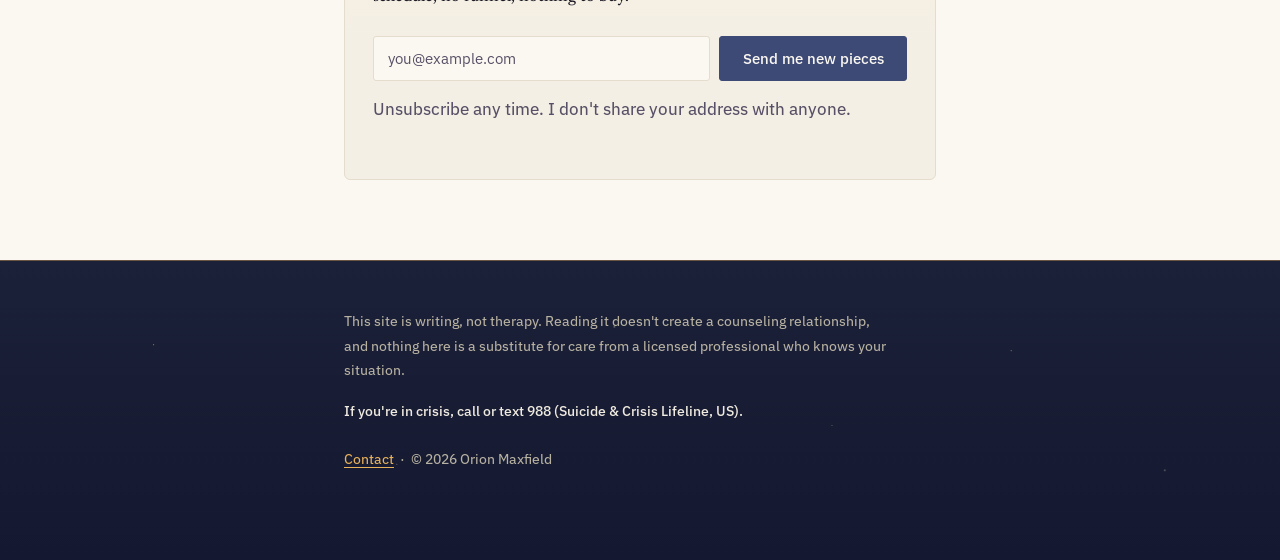
==== commit 9485898f: "Night-into-dawn visual identity The home page now opens in an indigo night sky with a faint starfiel" ====
--- a/index.html
+++ b/index.html
@@ -13,37 +13,82 @@
   <meta property="og:description" content="Writing about loneliness, purpose, and building a life that feels like your own.">
   <meta property="og:url" content="https://orionmaxfield.github.io/">
   <meta name="twitter:card" content="summary">
+  <meta name="theme-color" content="#1B2138">
   <link rel="icon" href="favicon.svg" type="image/svg+xml">
   <link rel="preconnect" href="https://fonts.googleapis.com">
   <link rel="preconnect" href="https://fonts.gstatic.com" crossorigin>
   <link href="https://fonts.googleapis.com/css2?family=IBM+Plex+Sans:wght@400;500;600&family=Newsreader:ital,opsz,wght@0,6..72,400;0,6..72,500;1,6..72,400&display=swap" rel="stylesheet">
   <link rel="stylesheet" href="style.css">
 </head>
-<body>
+<body class="home">
 
   <a class="skip" href="#main">Skip to content</a>
 
-  <header class="masthead">
-    <div class="wrap">
-      <a class="wordmark" href="index.html">Orion Maxfield</a>
-      <nav>
-        <a href="writing.html">Writing</a>
-        <a href="resources.html">Resources</a>
-        <a href="about.html">About</a>
-      </nav>
-    </div>
-  </header>
+  <div class="sky">
+    <!-- The night sky the page opens in. Orion is the brighter group,
+         right of center; the belt is the same three stars as the favicon. -->
+    <svg class="stars" viewBox="0 0 1200 640" preserveAspectRatio="xMidYMid slice" aria-hidden="true">
+      <!-- Orion -->
+      <g>
+        <line x1="825" y1="128" x2="874" y2="248"/>
+        <line x1="968" y1="146" x2="928" y2="278"/>
+        <line x1="874" y1="248" x2="901" y2="263"/>
+        <line x1="901" y1="263" x2="928" y2="278"/>
+        <line x1="874" y1="248" x2="846" y2="392"/>
+        <line x1="928" y1="278" x2="992" y2="378"/>
+        <circle cx="825" cy="128" r="2"   opacity="0.6" class="tw"/>
+        <circle cx="968" cy="146" r="1.7" opacity="0.5"/>
+        <circle cx="874" cy="248" r="1.8" opacity="0.75"/>
+        <circle cx="901" cy="263" r="1.8" opacity="0.75" class="tw-slow"/>
+        <circle cx="928" cy="278" r="1.8" opacity="0.75"/>
+        <circle cx="846" cy="392" r="1.5" opacity="0.45"/>
+        <circle cx="992" cy="378" r="2"   opacity="0.6" class="tw-late"/>
+      </g>
+      <!-- scattered field -->
+      <circle cx="72"   cy="90"  r="1.2" opacity="0.35"/>
+      <circle cx="150"  cy="210" r="1"   opacity="0.28" class="tw-slow"/>
+      <circle cx="238"  cy="64"  r="1.4" opacity="0.4"/>
+      <circle cx="332"  cy="158" r="1"   opacity="0.25"/>
+      <circle cx="415"  cy="66"  r="1.2" opacity="0.35" class="tw"/>
+      <circle cx="468"  cy="230" r="1"   opacity="0.22"/>
+      <circle cx="560"  cy="120" r="1.5" opacity="0.42"/>
+      <circle cx="646"  cy="44"  r="1"   opacity="0.3"/>
+      <circle cx="700"  cy="196" r="1.2" opacity="0.32" class="tw-late"/>
+      <circle cx="762"  cy="80"  r="1"   opacity="0.26"/>
+      <circle cx="1058" cy="82"  r="1.3" opacity="0.38"/>
+      <circle cx="1120" cy="238" r="1"   opacity="0.28" class="tw"/>
+      <circle cx="1166" cy="132" r="1.4" opacity="0.4"/>
+      <circle cx="204"  cy="330" r="1"   opacity="0.2"/>
+      <circle cx="380"  cy="308" r="1.2" opacity="0.25" class="tw-slow"/>
+      <circle cx="540"  cy="356" r="1"   opacity="0.2"/>
+      <circle cx="672"  cy="310" r="1"   opacity="0.22"/>
+      <circle cx="1096" cy="352" r="1.2" opacity="0.24"/>
+    </svg>
+
+    <header class="masthead">
+      <div class="wrap">
+        <a class="wordmark" href="index.html">Orion Maxfield</a>
+        <nav>
+          <a href="writing.html">Writing</a>
+          <a href="resources.html">Resources</a>
+          <a href="about.html">About</a>
+        </nav>
+      </div>
+    </header>
+
+    <section class="hero">
+      <div class="wrap">
+        <p class="lede">Writing about loneliness, purpose, and building a life that
+          feels like your own &mdash; for people in their late twenties and thirties
+          who are quietly wondering if this is it.</p>
+        <p class="sub">No program, no framework, no five steps. Just careful writing about
+          the two things that have to be in place before anything else gets easier:
+          something worth aiming at, and people who notice whether you show up.</p>
+      </div>
+    </section>
+  </div>
 
   <main class="wrap" id="main">
-
-    <section class="hero">
-      <p class="lede">Writing about loneliness, purpose, and building a life that
-        feels like your own &mdash; for people in their late twenties and thirties
-        who are quietly wondering if this is it.</p>
-      <p class="sub">No program, no framework, no five steps. Just careful writing about
-        the two things that have to be in place before anything else gets easier:
-        something worth aiming at, and people who notice whether you show up.</p>
-    </section>
 
     <section>
       <p class="section-label">Recent writing</p>
--- a/style.css
+++ b/style.css
@@ -3,20 +3,38 @@
 
    One stylesheet for every page. Change it here and it changes everywhere;
    don't paste CSS back into the individual HTML files.
+
+   The visual idea: night into dawn. The home page opens in an indigo night
+   sky — a faint Orion in it — and warms into cream paper as you scroll.
+   Every page ends on a night-band footer where the crisis line is the lit
+   thing in the dark. Dark mode is the night expression of the same site,
+   not an inverted one.
    ========================================================================== */
 
 :root {
-  /* Nothing here is pure black on pure white. Paper and ink are both warm,
-     which is most of the difference between "default" and "designed". */
-  --paper: #FDFCFA;
-  --paper-raised: #F5F1EA;
-  --ink: #17140F;
-  --ink-soft: #4A443B;
-  --accent: #24455F;
-  --accent-strong: #14293C;
-  --on-accent: #FDFCFA;
-  --rule: #DED7CB;
-  --rule-strong: #C0B8A8;
+  /* Night band (the sky) */
+  --night: #1B2138;
+  --night-deep: #141830;
+  --night-dusk: #4A3A55;        /* mauve step in the dawn gradient */
+  --on-night: #EFEAE0;          /* text on the night band */
+  --on-night-soft: #C6C0B2;
+  --star: #E8DFC8;
+
+  /* Daylight (the page) */
+  --paper: #FBF8F2;
+  --paper-raised: #F4EFE5;
+  --ink: #1E1B26;
+  --ink-soft: #575066;
+  --rule: #E4DCCC;
+
+  /* Interactive: indigo. Decorative warmth: amber. Amber never carries
+     meaning by itself — links and buttons stay indigo in light mode. */
+  --accent: #3E4A76;
+  --accent-strong: #2E3A64;
+  --on-accent: #FBF8F2;
+  --dawn: #C98A3B;
+  --dawn-soft: #E8B15C;
+  --dawn-deep: #96601B;         /* amber dark enough to be text on paper */
 
   --shell: 40rem;   /* masthead, footer, list pages */
   --measure: 36rem; /* long-form prose sits slightly narrower */
@@ -27,19 +45,29 @@
   --ease: 150ms ease;
 }
 
-/* The same palette with the roles swapped, kept in the same warm family
-   so dark mode reads as the same site rather than a different one. */
+/* Night mode: the paper itself becomes sky, and amber becomes the
+   interactive color — warm light against the dark. */
 @media (prefers-color-scheme: dark) {
   :root {
-    --paper: #1A1815;
-    --paper-raised: #23201A;
-    --ink: #F2EDE4;
-    --ink-soft: #B5AD9F;
-    --accent: #9FC3E6;
-    --accent-strong: #C4DAF1;
-    --on-accent: #16140F;
-    --rule: #35312A;
-    --rule-strong: #4A443B;
+    --night: #141726;
+    --night-deep: #10121E;
+    --night-dusk: #3A3048;
+    --on-night: #EFEAE0;
+    --on-night-soft: #C6C0B2;
+    --star: #E8DFC8;
+
+    --paper: #11131D;
+    --paper-raised: #1A1E2E;
+    --ink: #EDE8DD;
+    --ink-soft: #A9A296;
+    --rule: #262B40;
+
+    --accent: #E0AC5E;
+    --accent-strong: #EDC286;
+    --on-accent: #11131D;
+    --dawn: #C98A3B;
+    --dawn-soft: #E8B15C;
+    --dawn-deep: #E0AC5E;
   }
 }
 
@@ -66,6 +94,17 @@
   text-rendering: optimizeLegibility;
 }
 
+/* Site signature on inner pages: a thin dawn gradient along the top.
+   The home page doesn't need it — it has the whole sky. */
+body::before {
+  content: "";
+  display: block;
+  height: 3px;
+  background: linear-gradient(90deg, var(--night) 0%, var(--night-dusk) 45%, var(--dawn-soft) 100%);
+}
+
+body.home::before { display: none; }
+
 .wrap {
   width: 100%;
   max-width: var(--shell);
@@ -92,6 +131,93 @@
   text-decoration: none;
 }
 
+/* ----------------------------------------------------------- night sky --- */
+
+/* Home page only: masthead + hero live inside .sky, which runs from deep
+   night at the top down through dusk to an amber horizon line, then the
+   cream page begins. The starfield SVG sits behind the text. */
+.sky {
+  position: relative;
+  overflow: hidden;
+  background:
+    linear-gradient(180deg,
+      var(--night-deep) 0%,
+      var(--night) 46%,
+      #262A48 68%,
+      var(--night-dusk) 86%,
+      #6A4A47 96%,
+      #8A5F3A 100%);
+  color: var(--on-night);
+  border-bottom: 1px solid rgba(232, 177, 92, 0.55);
+  box-shadow: 0 1px 26px rgba(201, 138, 59, 0.25);
+  margin-bottom: 4.5rem;
+}
+
+.stars {
+  position: absolute;
+  inset: 0;
+  width: 100%;
+  height: 100%;
+  pointer-events: none;
+}
+
+/* In dark mode the page below is night too, so the horizon banks down to
+   embers instead of blazing into daylight. */
+@media (prefers-color-scheme: dark) {
+  .sky {
+    background:
+      linear-gradient(180deg,
+        var(--night-deep) 0%,
+        var(--night) 46%,
+        #262A48 68%,
+        var(--night-dusk) 88%,
+        #5C4136 97%,
+        #7A5238 100%);
+    border-bottom-color: rgba(232, 177, 92, 0.35);
+    box-shadow: 0 1px 22px rgba(201, 138, 59, 0.18);
+  }
+}
+
+.stars circle { fill: var(--star); }
+.stars line {
+  stroke: var(--star);
+  stroke-width: 0.5;
+  opacity: 0.13;
+}
+
+.sky .masthead,
+.sky .hero {
+  position: relative; /* above the starfield */
+}
+
+.sky .masthead {
+  border-bottom: 1px solid rgba(239, 234, 224, 0.14);
+  margin-bottom: 0;
+}
+
+.sky .wordmark {
+  color: var(--on-night);
+  border-bottom-color: var(--dawn-soft);
+}
+
+.sky nav a { color: #CDC7B9; }
+
+.sky nav a:hover,
+.sky nav a:focus-visible,
+.sky nav a[aria-current="page"] { color: var(--on-night); }
+
+.sky nav a[aria-current="page"]::after { background: var(--dawn-soft); }
+
+.sky .hero {
+  padding: 4.75rem 0 5.5rem;
+  margin-bottom: 0;
+}
+
+.sky .lede { color: var(--on-night); }
+.sky .sub { color: var(--on-night-soft); }
+
+.sky :focus-visible { outline-color: var(--dawn-soft); }
+
 /* ------------------------------------------------------------- header --- */
 
 .masthead {
@@ -115,7 +241,7 @@
   letter-spacing: 0.01em;
   color: var(--ink);
   text-decoration: none;
-  border-bottom: 2px solid var(--accent);
+  border-bottom: 2px solid var(--dawn);
   padding-bottom: 2px;
 }
 
@@ -161,7 +287,7 @@
 
 nav a[aria-current="page"]::after {
   transform: scaleX(1);
-  background: var(--accent);
+  background: var(--dawn);
 }
 
 /* --------------------------------------------------------------- type --- */
@@ -195,10 +321,13 @@
 strong { font-weight: 600; }
 
 .lede {
-  font-size: 1.85rem;
-  line-height: 1.32;
+  font-family: var(--serif);
+  font-size: 2.35rem;
+  line-height: 1.22;
+  font-weight: 400;
+  letter-spacing: -0.01em;
   margin: 0 0 1.75rem;
-  max-width: 34rem;
+  max-width: 36rem;
   text-wrap: pretty;
 }
 
@@ -215,7 +344,7 @@
   font-weight: 600;
   letter-spacing: 0.12em;
   text-transform: uppercase;
-  color: var(--accent);
+  color: var(--dawn-deep);
   display: block;
   margin-bottom: 0.55rem;
 }
@@ -225,7 +354,8 @@
   display: inline-block;
   width: 0.4rem;
   height: 0.4rem;
-  background: var(--accent);
+  border-radius: 50%;
+  background: var(--dawn);
   margin-right: 0.6rem;
   vertical-align: 0.08rem;
 }
@@ -236,7 +366,10 @@
 
 .hero { margin-bottom: 5rem; }
 
+/* Section labels sit on a "horizon" hairline: amber at the left, fading
+   out to the right. */
 .section-label {
+  position: relative;
   font-family: var(--sans);
   font-size: 0.8rem;
   font-weight: 600;
@@ -244,18 +377,33 @@
   text-transform: uppercase;
   color: var(--ink);
   padding-bottom: 0.75rem;
-  border-bottom: 1px solid var(--rule-strong);
   margin-bottom: 1rem;
 }
 
+.section-label::after {
+  content: "";
+  position: absolute;
+  left: 0;
+  right: 0;
+  bottom: 0;
+  height: 1px;
+  background: linear-gradient(90deg, var(--dawn) 0%, var(--rule) 45%, transparent 100%);
+}
+
 /* ------------------------------------------------------ writing list --- */
 
 .entry {
-  padding: 1.9rem 0;
+  position: relative;
+  padding: 1.9rem 1rem;
+  margin: 0 -1rem;
+  border-radius: 6px;
   border-bottom: 1px solid var(--rule);
+  transition: background var(--ease);
 }
 
 .entry:last-child { border-bottom: none; }
+
+.entry:hover { background: var(--paper-raised); }
 
 .entry a {
   font-family: var(--sans);
@@ -268,7 +416,7 @@
   display: inline-block;
   margin-bottom: 0.45rem;
   /* Underline drawn as a background so it can animate its width. */
-  background-image: linear-gradient(var(--accent), var(--accent));
+  background-image: linear-gradient(var(--dawn), var(--dawn));
   background-size: 0% 1px;
   background-position: 0 100%;
   background-repeat: no-repeat;
@@ -312,6 +460,7 @@
   object-fit: cover;
   background: var(--paper-raised);
   border: 1px solid var(--rule);
+  border-radius: 3px;
   filter: grayscale(1) contrast(1.05);
   font-family: var(--sans);
   font-size: 0.8rem;
@@ -322,11 +471,28 @@
 
 /* ------------------------------------------------------------- signup --- */
 
+/* "First light": a raised warm panel with a dawn gradient across its top. */
 .signup {
-  background: var(--paper-raised);
+  position: relative;
+  overflow: hidden;
+  background: linear-gradient(180deg, #F7EFDF 0%, var(--paper-raised) 55%);
   border: 1px solid var(--rule);
-  border-radius: 4px;
-  padding: 2.25rem 1.75rem 2rem;
+  border-radius: 6px;
+  padding: 2.4rem 1.75rem 2rem;
+}
+
+@media (prefers-color-scheme: dark) {
+  .signup { background: linear-gradient(180deg, #201E2C 0%, var(--paper-raised) 55%); }
+}
+
+.signup::before {
+  content: "";
+  position: absolute;
+  top: 0;
+  left: 0;
+  right: 0;
+  height: 2px;
+  background: linear-gradient(90deg, var(--night-dusk) 0%, var(--dawn) 50%, var(--dawn-soft) 100%);
 }
 
 .signup h2 { margin-top: 0; }
@@ -341,7 +507,7 @@
   font-family: var(--sans);
   font-size: 0.95rem;
   padding: 0.72rem 0.85rem;
-  border: 1px solid var(--rule-strong);
+  border: 1px solid var(--rule);
   background: var(--paper);
   color: var(--ink);
   border-radius: 3px;
@@ -401,23 +567,33 @@
 article { margin-bottom: 4rem; }
 
 article h1 {
-  font-size: 2.15rem;
-  line-height: 1.18;
+  font-size: 2.35rem;
+  line-height: 1.15;
   margin-bottom: 0.85rem;
-  max-width: 32rem;
+  max-width: 34rem;
 }
 
 article > p { max-width: var(--measure); }
 
 .byline {
+  position: relative;
   font-family: var(--sans);
   font-size: 0.86rem;
   font-weight: 500;
   letter-spacing: 0.02em;
   color: var(--ink-soft);
   padding-bottom: 1.75rem;
-  border-bottom: 1px solid var(--rule);
   margin-bottom: 2.5rem;
+}
+
+.byline::after {
+  content: "";
+  position: absolute;
+  left: 0;
+  right: 0;
+  bottom: 0;
+  height: 1px;
+  background: linear-gradient(90deg, var(--dawn) 0%, var(--rule) 45%, transparent 100%);
 }
 
 /* The paragraph right after the byline is the lead. (Not p:first-of-type —
@@ -434,7 +610,7 @@
   padding: 0.03em 0.09em 0 0;
 }
 
-/* Short accent rule marks each section break. */
+/* Short dawn rule marks each section break. */
 article h2 {
   margin-top: 3.4rem;
   font-size: 1.22rem;
@@ -446,15 +622,15 @@
   display: block;
   width: 2rem;
   height: 2px;
-  background: var(--accent);
-  opacity: 0.75;
+  border-radius: 1px;
+  background: linear-gradient(90deg, var(--dawn), var(--dawn-soft));
   margin-bottom: 1.15rem;
 }
 
 blockquote {
   margin: 2.25rem 0;
   padding-left: 1.4rem;
-  border-left: 2px solid var(--accent);
+  border-left: 2px solid var(--dawn);
   color: var(--ink-soft);
   font-style: italic;
   max-width: var(--measure);
@@ -474,19 +650,31 @@
 
 /* ------------------------------------------------------------- footer --- */
 
+/* Every page ends back in the night. The crisis line is the brightest
+   thing in the band — deliberately. */
 footer {
-  border-top: 1px solid var(--rule);
   margin-top: 5rem;
-  padding: 2.5rem 0 4rem;
+  padding: 3rem 0 4rem;
+  background:
+    radial-gradient(1px 1px at 12% 28%, rgba(232, 223, 200, 0.5), transparent 100%),
+    radial-gradient(1px 1px at 31% 68%, rgba(232, 223, 200, 0.34), transparent 100%),
+    radial-gradient(1.5px 1.5px at 48% 22%, rgba(232, 223, 200, 0.42), transparent 100%),
+    radial-gradient(1px 1px at 65% 55%, rgba(232, 223, 200, 0.3), transparent 100%),
+    radial-gradient(1px 1px at 79% 30%, rgba(232, 223, 200, 0.45), transparent 100%),
+    radial-gradient(1.5px 1.5px at 91% 70%, rgba(232, 223, 200, 0.35), transparent 100%),
+    linear-gradient(180deg, var(--night) 0%, var(--night-deep) 100%);
+  border-top: 1px solid rgba(232, 177, 92, 0.4);
+  color: #B7B1A2;
   font-family: var(--sans);
   font-size: 0.9rem;
   line-height: 1.7;
-  color: var(--ink-soft);
-}
-
-footer a { color: var(--accent); }
+}
+
+footer a { color: var(--dawn-soft); }
+footer a:hover { color: #F1C87E; }
 footer .disclaimer { max-width: 34rem; margin: 0 0 1rem; }
-footer .crisis { color: var(--ink); font-weight: 500; }
+footer .crisis { color: var(--on-night); font-weight: 500; }
+footer :focus-visible { outline-color: var(--dawn-soft); }
 
 /* ------------------------------------------------ motion + responsive --- */
 
@@ -498,6 +686,16 @@
   @keyframes rise {
     from { opacity: 0; transform: translateY(6px); }
     to   { opacity: 1; transform: none; }
+  }
+
+  /* A few stars breathe, slowly and out of phase. Nothing blinks. */
+  .stars .tw       { animation: twinkle 9s ease-in-out infinite; }
+  .stars .tw-slow  { animation: twinkle 13s ease-in-out infinite 2.5s; }
+  .stars .tw-late  { animation: twinkle 11s ease-in-out infinite 5s; }
+
+  @keyframes twinkle {
+    0%, 100% { opacity: 1; }
+    50%      { opacity: 0.35; }
   }
 }
 
@@ -510,20 +708,70 @@
 
 @media (max-width: 34rem) {
   body { font-size: 20px; }
-  .lede { font-size: 1.5rem; }
+  .lede { font-size: 1.7rem; }
+
+  /* A phone-width crop of the wide starfield would cut Orion out entirely,
+     so swap the SVG for a sprinkling of CSS stars over the same gradient. */
+  .stars { display: none; }
+
+  .sky {
+    background:
+      radial-gradient(1.5px 1.5px at 12% 10%, rgba(232, 223, 200, 0.5), transparent 100%),
+      radial-gradient(1px 1px at 78% 7%, rgba(232, 223, 200, 0.35), transparent 100%),
+      radial-gradient(1px 1px at 34% 20%, rgba(232, 223, 200, 0.3), transparent 100%),
+      radial-gradient(2px 2px at 88% 17%, rgba(232, 223, 200, 0.55), transparent 100%),
+      radial-gradient(1px 1px at 55% 9%, rgba(232, 223, 200, 0.28), transparent 100%),
+      radial-gradient(1.5px 1.5px at 66% 26%, rgba(232, 223, 200, 0.4), transparent 100%),
+      radial-gradient(1px 1px at 20% 33%, rgba(232, 223, 200, 0.25), transparent 100%),
+      radial-gradient(1px 1px at 90% 38%, rgba(232, 223, 200, 0.3), transparent 100%),
+      linear-gradient(180deg,
+        var(--night-deep) 0%,
+        var(--night) 46%,
+        #262A48 68%,
+        var(--night-dusk) 86%,
+        #6A4A47 96%,
+        #8A5F3A 100%);
+  }
+
+  /* Keep the ember ending on dark-mode phones (this rule is later in the
+     sheet than the desktop dark override, so it must restate it). */
+  @media (prefers-color-scheme: dark) {
+    .sky {
+      background:
+        radial-gradient(1.5px 1.5px at 12% 10%, rgba(232, 223, 200, 0.5), transparent 100%),
+        radial-gradient(1px 1px at 78% 7%, rgba(232, 223, 200, 0.35), transparent 100%),
+        radial-gradient(1px 1px at 34% 20%, rgba(232, 223, 200, 0.3), transparent 100%),
+        radial-gradient(2px 2px at 88% 17%, rgba(232, 223, 200, 0.55), transparent 100%),
+        radial-gradient(1px 1px at 55% 9%, rgba(232, 223, 200, 0.28), transparent 100%),
+        radial-gradient(1.5px 1.5px at 66% 26%, rgba(232, 223, 200, 0.4), transparent 100%),
+        radial-gradient(1px 1px at 20% 33%, rgba(232, 223, 200, 0.25), transparent 100%),
+        radial-gradient(1px 1px at 90% 38%, rgba(232, 223, 200, 0.3), transparent 100%),
+        linear-gradient(180deg,
+          var(--night-deep) 0%,
+          var(--night) 46%,
+          #262A48 68%,
+          var(--night-dusk) 88%,
+          #5C4136 97%,
+          #7A5238 100%);
+    }
+  }
   h1 { font-size: 1.6rem; }
-  article h1 { font-size: 1.7rem; }
+  article h1 { font-size: 1.75rem; }
   .byline + p::first-letter { font-size: 3em; }
   .masthead { margin-bottom: 3rem; }
+  .sky .masthead { margin-bottom: 0; }
+  .sky .hero { padding: 3.25rem 0 4rem; }
   nav a { margin-left: 0; margin-right: 1.25rem; }
   .strip { flex-direction: column; gap: 1.25rem; }
-  .signup { padding: 1.75rem 1.25rem; }
+  .signup { padding: 1.9rem 1.25rem; }
+  .entry { margin: 0; padding-left: 0; padding-right: 0; }
+  .entry:hover { background: none; }
 }
 
 /* --------------------------------------------------------------- print --- */
 
 @media print {
-  .masthead nav, .signup, .next, .skip { display: none; }
+  .masthead nav, .signup, .next, .skip, .stars { display: none; }
 
   body {
     font-size: 12pt;
@@ -532,6 +780,26 @@
     animation: none;
   }
 
+  body::before { display: none; }
+
+  .sky {
+    background: #fff;
+    color: #000;
+    border-bottom: 1px solid #000;
+    box-shadow: none;
+    margin-bottom: 2rem;
+  }
+
+  .sky .lede, .sky .sub, .sky .wordmark { color: #000; }
+
+  footer {
+    background: #fff;
+    color: #000;
+    border-top: 1px solid #000;
+  }
+
+  footer a, footer .crisis { color: #000; }
+
   .wrap { max-width: none; padding: 0; }
 
   a { color: #000; }
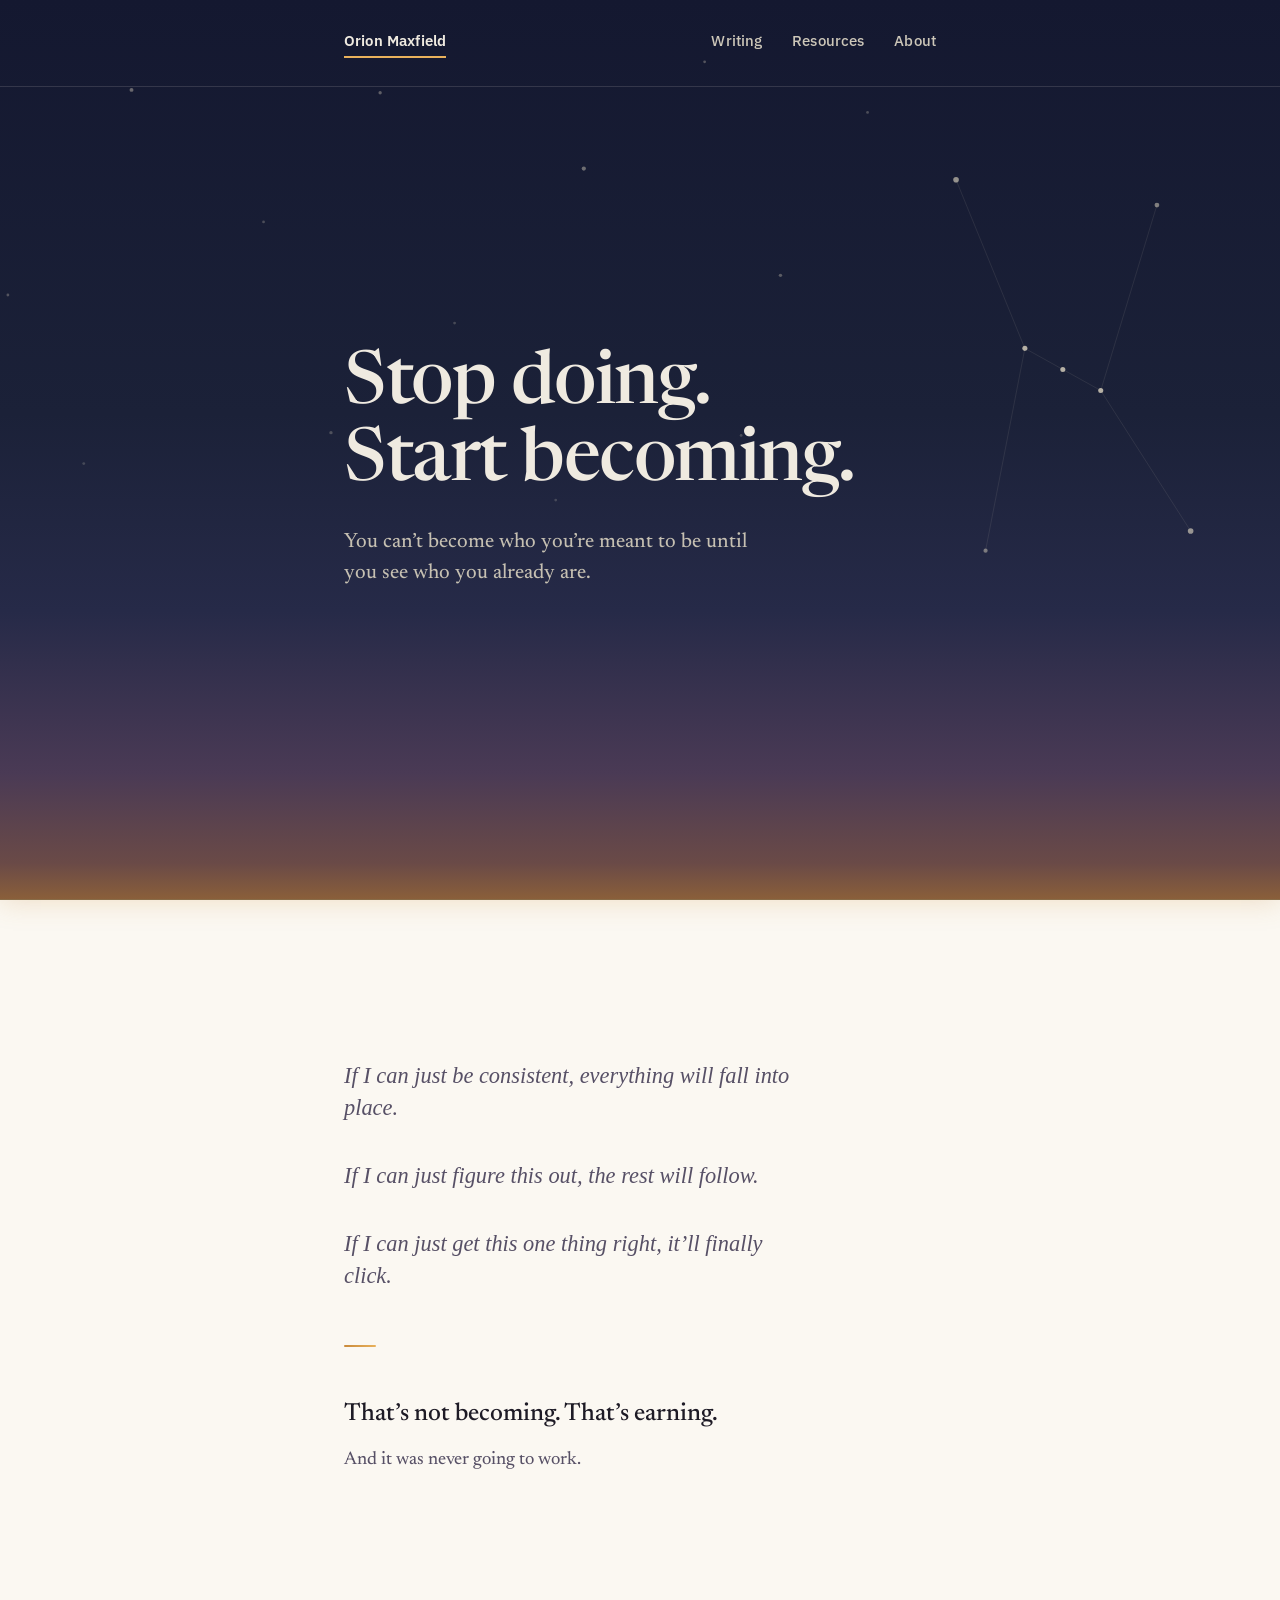
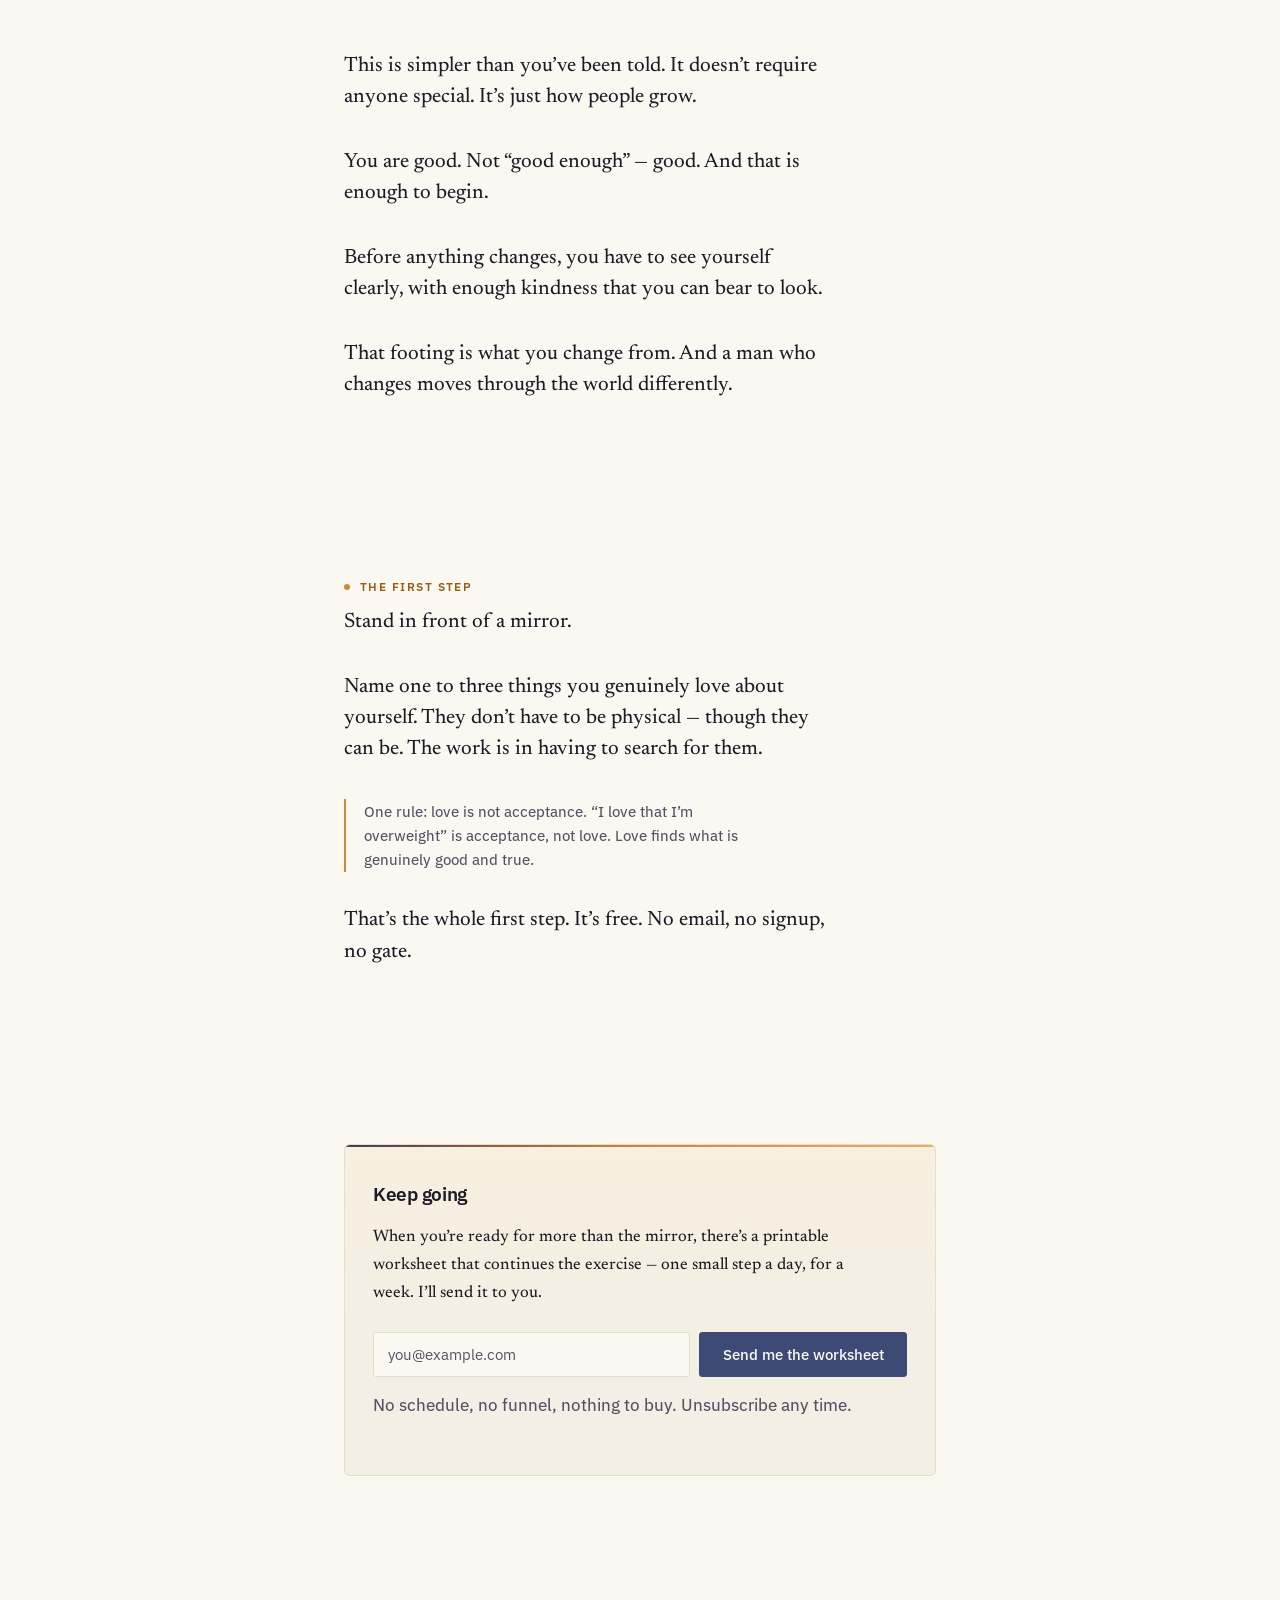
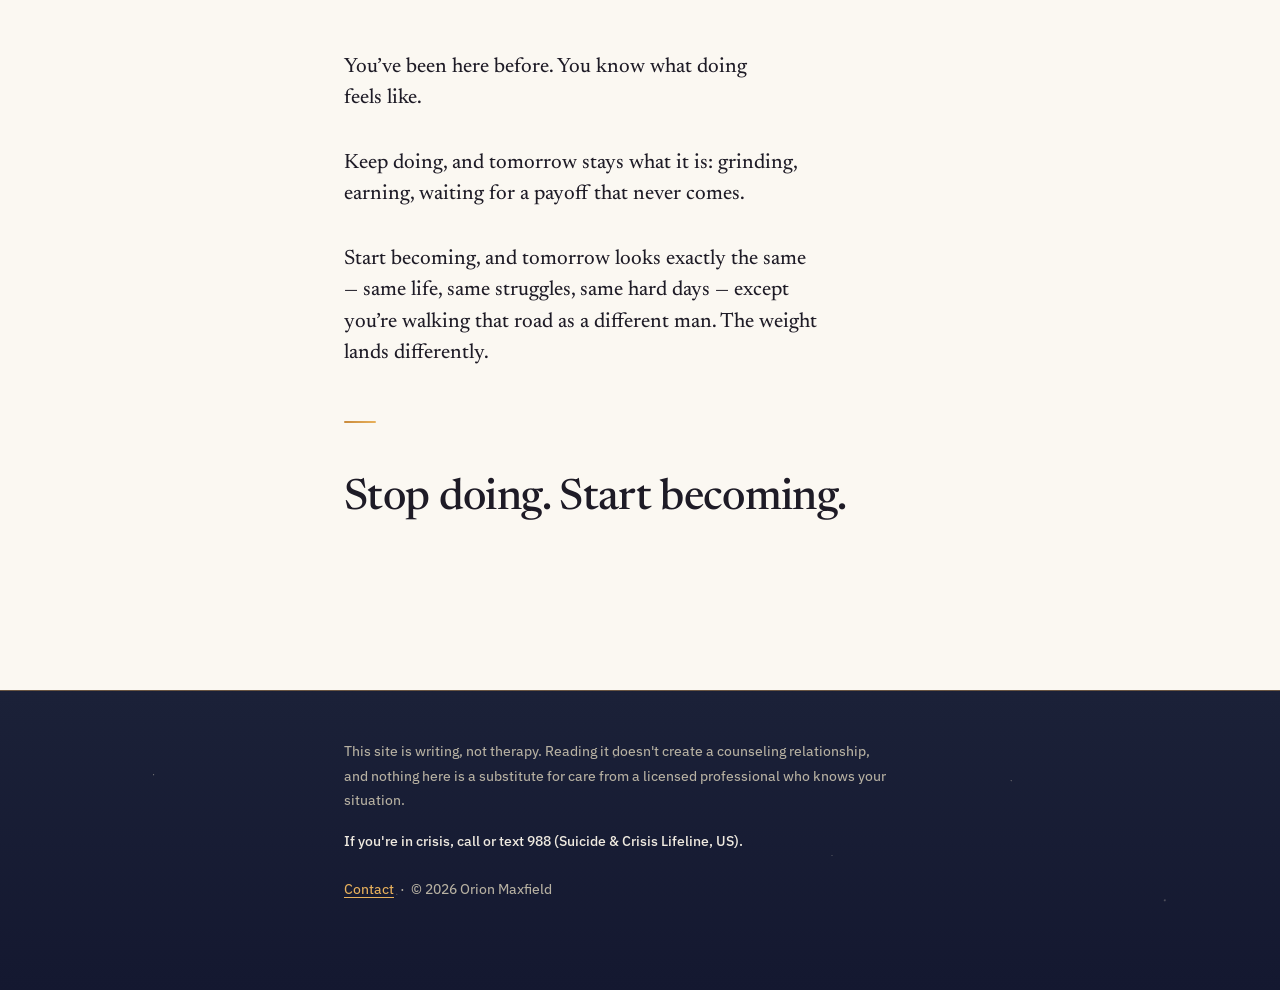
==== commit d49768bd: "Rebuild homepage as MP1 six-block scroll Replaces the homepage's editorial layout (lede, recent writ" ====
--- a/index.html
+++ b/index.html
@@ -5,12 +5,12 @@
   <meta name="viewport" content="width=device-width, initial-scale=1">
   <meta name="color-scheme" content="light dark">
   <title>Orion Maxfield</title>
-  <meta name="description" content="Writing about loneliness, purpose, and building a life that feels like your own.">
+  <meta name="description" content="Stop doing. Start becoming. You can't become who you're meant to be until you see who you already are.">
   <link rel="canonical" href="https://orionmaxfield.github.io/">
   <meta property="og:type" content="website">
   <meta property="og:site_name" content="Orion Maxfield">
   <meta property="og:title" content="Orion Maxfield">
-  <meta property="og:description" content="Writing about loneliness, purpose, and building a life that feels like your own.">
+  <meta property="og:description" content="Stop doing. Start becoming. You can't become who you're meant to be until you see who you already are.">
   <meta property="og:url" content="https://orionmaxfield.github.io/">
   <meta name="twitter:card" content="summary">
   <meta name="theme-color" content="#1B2138">
@@ -76,66 +76,97 @@
       </div>
     </header>
 
+    <!-- BLOCK 1 — hero. These two lines, and nothing else, fill the first screen. -->
     <section class="hero">
       <div class="wrap">
-        <p class="lede">Writing about loneliness, purpose, and building a life that
-          feels like your own &mdash; for people in their late twenties and thirties
-          who are quietly wondering if this is it.</p>
-        <p class="sub">No program, no framework, no five steps. Just careful writing about
-          the two things that have to be in place before anything else gets easier:
-          something worth aiming at, and people who notice whether you show up.</p>
+        <h1 class="hero-title">Stop doing.<br>Start becoming.</h1>
+        <p class="hero-sub">You can&rsquo;t become who you&rsquo;re meant to be
+          until you see who you already are.</p>
       </div>
     </section>
   </div>
 
-  <main class="wrap" id="main">
+  <main id="main">
 
-    <section>
-      <p class="section-label">Recent writing</p>
-
-      <!-- Newest piece goes at the top. Copy this block to add another. -->
-      <div class="entry">
-        <span class="pillar">On purpose</span>
-        <a href="writing/not-lazy.html">You're Not Lazy. Nothing Is Asking Anything of You.</a>
-        <p>You finish your work in thirty minutes and spend the rest of the day
-          on things that leave you worse. That isn't a discipline problem.</p>
-        <span class="date">Draft</span>
+    <!-- BLOCK 2 — the cognitions. Each line is its own breath. -->
+    <section class="block" aria-label="The thoughts">
+      <div class="wrap">
+        <p class="breath">If I can just be consistent, everything will fall into place.</p>
+        <p class="breath">If I can just figure this out, the rest will follow.</p>
+        <p class="breath">If I can just get this one thing right, it&rsquo;ll finally click.</p>
+        <div class="beat" aria-hidden="true"></div>
+        <p class="turn">That&rsquo;s not becoming. That&rsquo;s earning.</p>
+        <p class="turn-after">And it was never going to work.</p>
       </div>
-
-      <p class="sub" style="margin-top:1.75rem">New pieces land here as they're written.
-        <a href="writing.html">See everything &rarr;</a></p>
     </section>
 
-    <section>
-      <p class="section-label">Who's writing this</p>
-      <div class="strip" style="margin-top:2rem">
-        <!-- Placeholder. Drop your photo in as portrait.jpg and change the src below. -->
-        <img class="portrait" src="portrait.svg" alt="Orion Maxfield">
-        <div>
-          <p>I've run nonprofits, coordinated research, worked crisis lines, and spent
-            nights on a psychiatric unit. I'm now training as a clinical mental health
-            counselor. What I keep finding, in every one of those rooms, is that people
-            aren't short on capability. They're short on connection and on something
-            that needs them.</p>
-          <p><a href="about.html">More about me &rarr;</a></p>
+    <!-- BLOCK 3 — the guide. See, stand, climb. No bio, no credentials. -->
+    <section class="block" aria-label="How this works">
+      <div class="wrap">
+        <p class="step">This is simpler than you&rsquo;ve been told. It doesn&rsquo;t
+          require anyone special. It&rsquo;s just how people grow.</p>
+        <p class="step">You are good. Not &ldquo;good enough&rdquo; &mdash; good.
+          And that is enough to begin.</p>
+        <p class="step">Before anything changes, you have to see yourself clearly,
+          with enough kindness that you can bear to look.</p>
+        <p class="step">That footing is what you change from. And a man who changes
+          moves through the world differently.</p>
+      </div>
+    </section>
+
+    <!-- BLOCK 4 — the first step. Free. Never gate the first win. -->
+    <section class="block" aria-label="The first step">
+      <div class="wrap">
+        <p class="pillar">The first step</p>
+        <p class="step">Stand in front of a mirror.</p>
+        <p class="step">Name one to three things you genuinely love about yourself.
+          They don&rsquo;t have to be physical &mdash; though they can be.
+          The work is in having to search for them.</p>
+        <p class="aside">One rule: love is not acceptance. &ldquo;I love that
+          I&rsquo;m overweight&rdquo; is acceptance, not love. Love finds what
+          is genuinely good and true.</p>
+        <p class="step">That&rsquo;s the whole first step. It&rsquo;s free.
+          No email, no signup, no gate.</p>
+      </div>
+    </section>
+
+    <!-- BLOCK 5 — the call to action. Quiet and low-pressure. -->
+    <section class="block" aria-label="Keep going">
+      <div class="wrap">
+        <div class="signup">
+          <h2>Keep going</h2>
+          <p>When you&rsquo;re ready for more than the mirror, there&rsquo;s a
+            printable worksheet that continues the exercise &mdash; one small
+            step a day, for a week. I&rsquo;ll send it to you.</p>
+
+          <!-- WIRING THIS UP: sign up with an email provider (MailerLite, Buttondown,
+               Kit), then paste their form action URL below and rename the input if
+               they require it. Until that's filled in, this form does not go anywhere. -->
+          <form class="fields" action="PASTE_YOUR_PROVIDER_FORM_URL_HERE" method="post">
+            <label for="email" style="position:absolute;left:-9999px">Email address</label>
+            <input id="email" type="email" name="email" placeholder="you@example.com" required>
+            <button type="submit">Send me the worksheet</button>
+          </form>
+          <p class="form-note">No schedule, no funnel, nothing to buy.
+            Unsubscribe any time.</p>
         </div>
       </div>
     </section>
 
-    <section class="signup">
-      <h2>Get new pieces when they're up</h2>
-      <p>That's the whole offer. I'll send you what I publish. No newsletter schedule,
-        no funnel, nothing to buy.</p>
-
-      <!-- WIRING THIS UP: sign up with an email provider (Buttondown, Kit, MailerLite),
-           then paste their form action URL below and rename the input if they require it.
-           Until that's filled in, this form does not go anywhere. -->
-      <form class="fields" action="PASTE_YOUR_PROVIDER_FORM_URL_HERE" method="post">
-        <label for="email" style="position:absolute;left:-9999px">Email address</label>
-        <input id="email" type="email" name="email" placeholder="you@example.com" required>
-        <button type="submit">Send me new pieces</button>
-      </form>
-      <p class="form-note">Unsubscribe any time. I don't share your address with anyone.</p>
+    <!-- BLOCK 6 — the close. Same road, different man. Not a fear pitch. -->
+    <section class="block" aria-label="The close">
+      <div class="wrap">
+        <p class="step">You&rsquo;ve been here before. You know what doing
+          feels like.</p>
+        <p class="step">Keep doing, and tomorrow stays what it is: grinding,
+          earning, waiting for a payoff that never comes.</p>
+        <p class="step">Start becoming, and tomorrow looks exactly the same
+          &mdash; same life, same struggles, same hard days &mdash; except
+          you&rsquo;re walking that road as a different man. The weight lands
+          differently.</p>
+        <div class="beat" aria-hidden="true"></div>
+        <p class="close-echo">Stop doing. Start becoming.</p>
+      </div>
     </section>
   </main>
 
--- a/style.css
+++ b/style.css
@@ -811,3 +811,137 @@
     word-break: break-all;
   }
 }
+
+/* ================================================== home: six-block scroll ===
+
+   The homepage is one descent: night hero, then a step, then a step.
+   One line of truth at a time; generous space between blocks; no
+   paragraph stacks. These classes are used only on index.html. */
+
+/* Block 1 — the hero owns the first screen: two lines, nothing else. */
+body.home .sky {
+  min-height: 100svh;
+  display: flex;
+  flex-direction: column;
+}
+
+body.home .sky .hero {
+  flex: 1;
+  display: flex;
+  align-items: center;
+  padding: 3rem 0 6rem;
+  margin-bottom: 0;
+}
+
+.hero-title {
+  font-family: var(--serif);
+  font-weight: 500;
+  font-size: clamp(2.9rem, 9vw, 4.6rem);
+  line-height: 1.04;
+  letter-spacing: -0.02em;
+  margin: 0 0 1.6rem;
+  text-wrap: balance;
+}
+
+.hero-sub {
+  font-size: 1.3rem;
+  line-height: 1.5;
+  max-width: 27rem;
+  margin: 0;
+  color: var(--ink-soft);
+  text-wrap: pretty;
+}
+
+.sky .hero-sub { color: var(--on-night-soft); }
+
+/* The blocks. Each one is a landing on the climb. */
+.block {
+  padding: 5.5rem 0;
+  margin-bottom: 0;
+}
+
+/* Block 2 — each cognition is its own breath. */
+.breath {
+  font-style: italic;
+  font-size: 1.4rem;
+  line-height: 1.45;
+  max-width: 28rem;
+  margin: 0 0 2.2rem;
+  color: var(--ink-soft);
+}
+
+/* The visual beat before the turn: a short dawn rule. */
+.beat {
+  width: 2rem;
+  height: 2px;
+  border-radius: 1px;
+  background: linear-gradient(90deg, var(--dawn), var(--dawn-soft));
+  margin: 3.25rem 0;
+}
+
+.turn {
+  font-size: 1.55rem;
+  line-height: 1.3;
+  font-weight: 500;
+  max-width: 28rem;
+  margin: 0 0 0.8rem;
+}
+
+.turn-after {
+  font-size: 1.15rem;
+  color: var(--ink-soft);
+  margin: 0;
+}
+
+/* Blocks 3, 4 and 6 — one short line of truth at a time. */
+.step {
+  font-size: 1.3rem;
+  line-height: 1.5;
+  max-width: 30rem;
+  margin: 0 0 2.1rem;
+  text-wrap: pretty;
+}
+
+.step:last-child { margin-bottom: 0; }
+
+/* The one piece of small print that earns its place: the guardrail. */
+.aside {
+  font-family: var(--sans);
+  font-size: 0.95rem;
+  line-height: 1.6;
+  color: var(--ink-soft);
+  max-width: 27rem;
+  border-left: 2px solid var(--dawn);
+  padding-left: 1.1rem;
+  margin: 0 0 2.1rem;
+}
+
+/* Block 6 — the bookend echoes the hero. */
+.close-echo {
+  font-family: var(--serif);
+  font-size: clamp(1.9rem, 6vw, 2.7rem);
+  font-weight: 500;
+  letter-spacing: -0.015em;
+  line-height: 1.1;
+  margin: 0;
+}
+
+@media (max-width: 34rem) {
+  /* On a phone, each block feels like its own screen. */
+  .block {
+    min-height: 86svh;
+    display: grid;
+    align-content: center;
+    padding: 4rem 0;
+  }
+
+  .breath { font-size: 1.22rem; margin-bottom: 1.9rem; }
+  .turn { font-size: 1.4rem; }
+  .step { font-size: 1.18rem; margin-bottom: 1.8rem; }
+}
+
+@media print {
+  body.home .sky { min-height: 0; }
+  .block { min-height: 0; padding: 1.5rem 0; }
+  .beat { background: #000; }
+}
